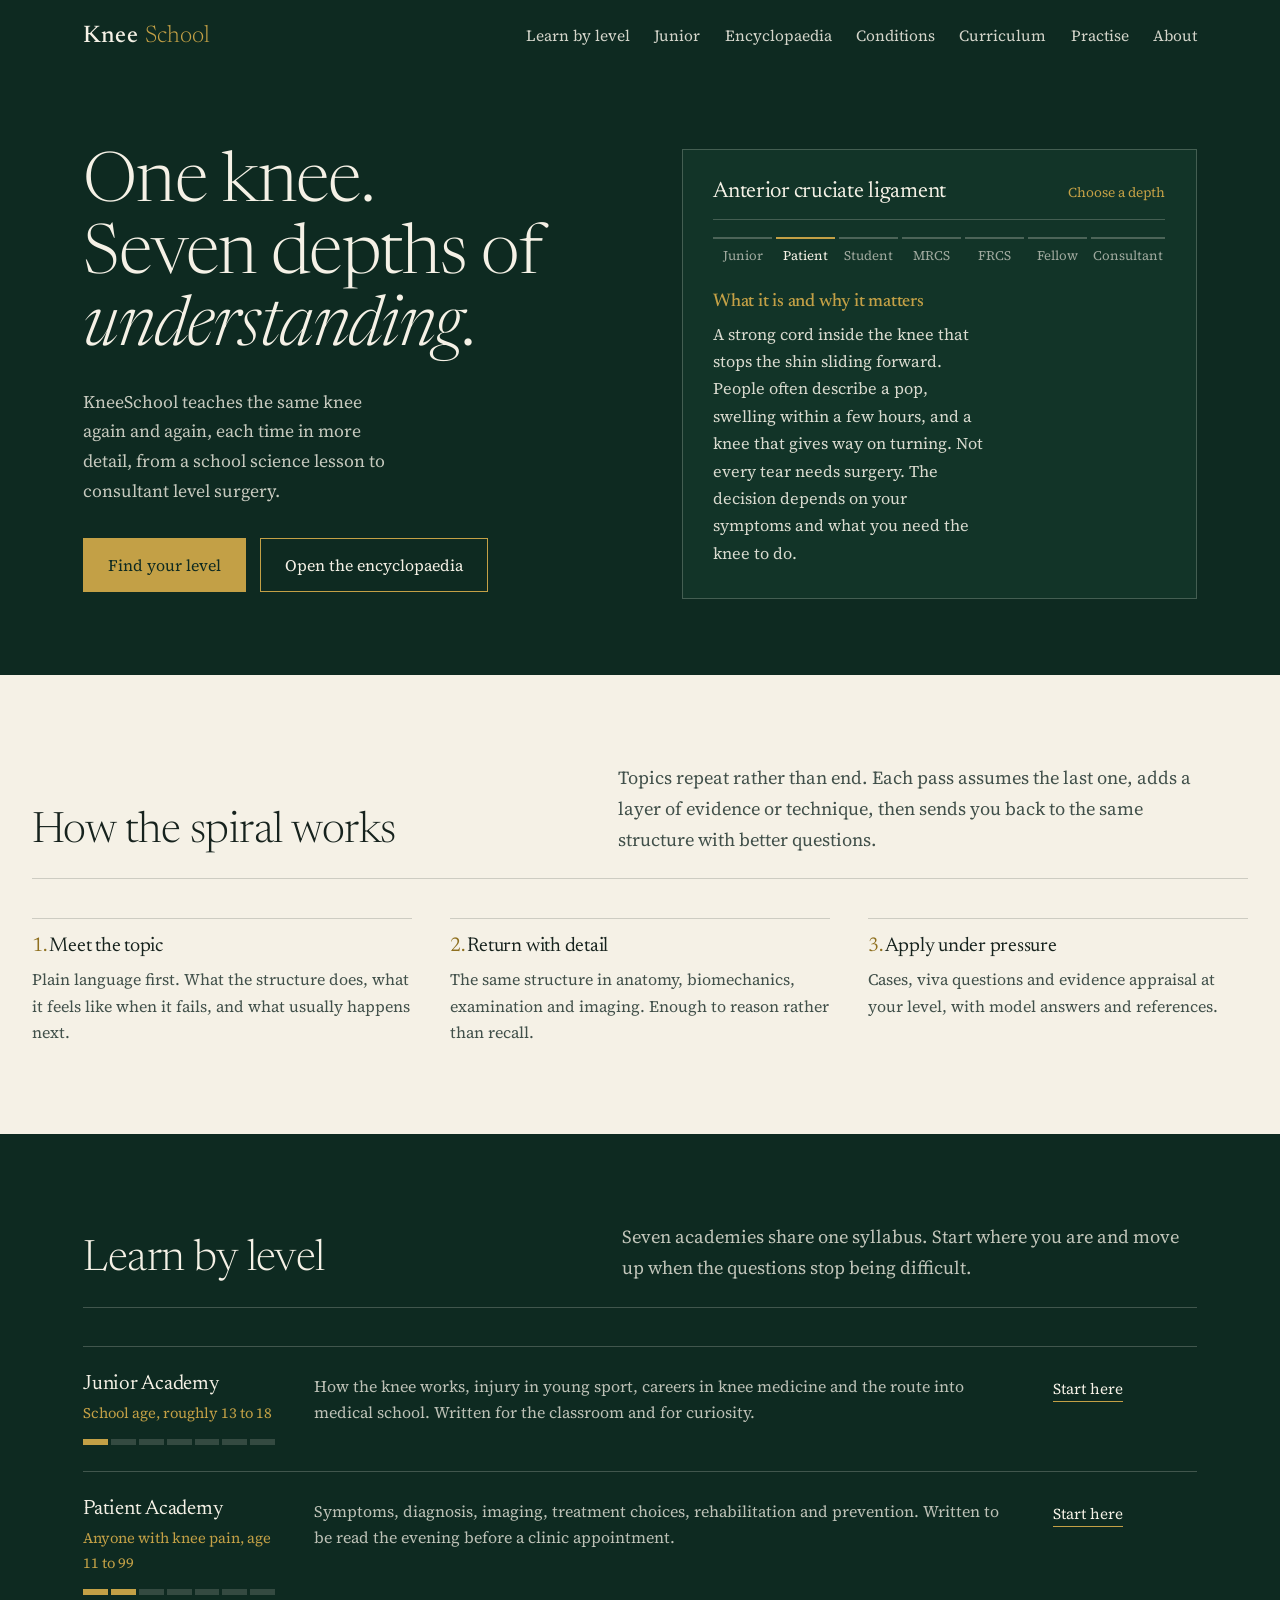
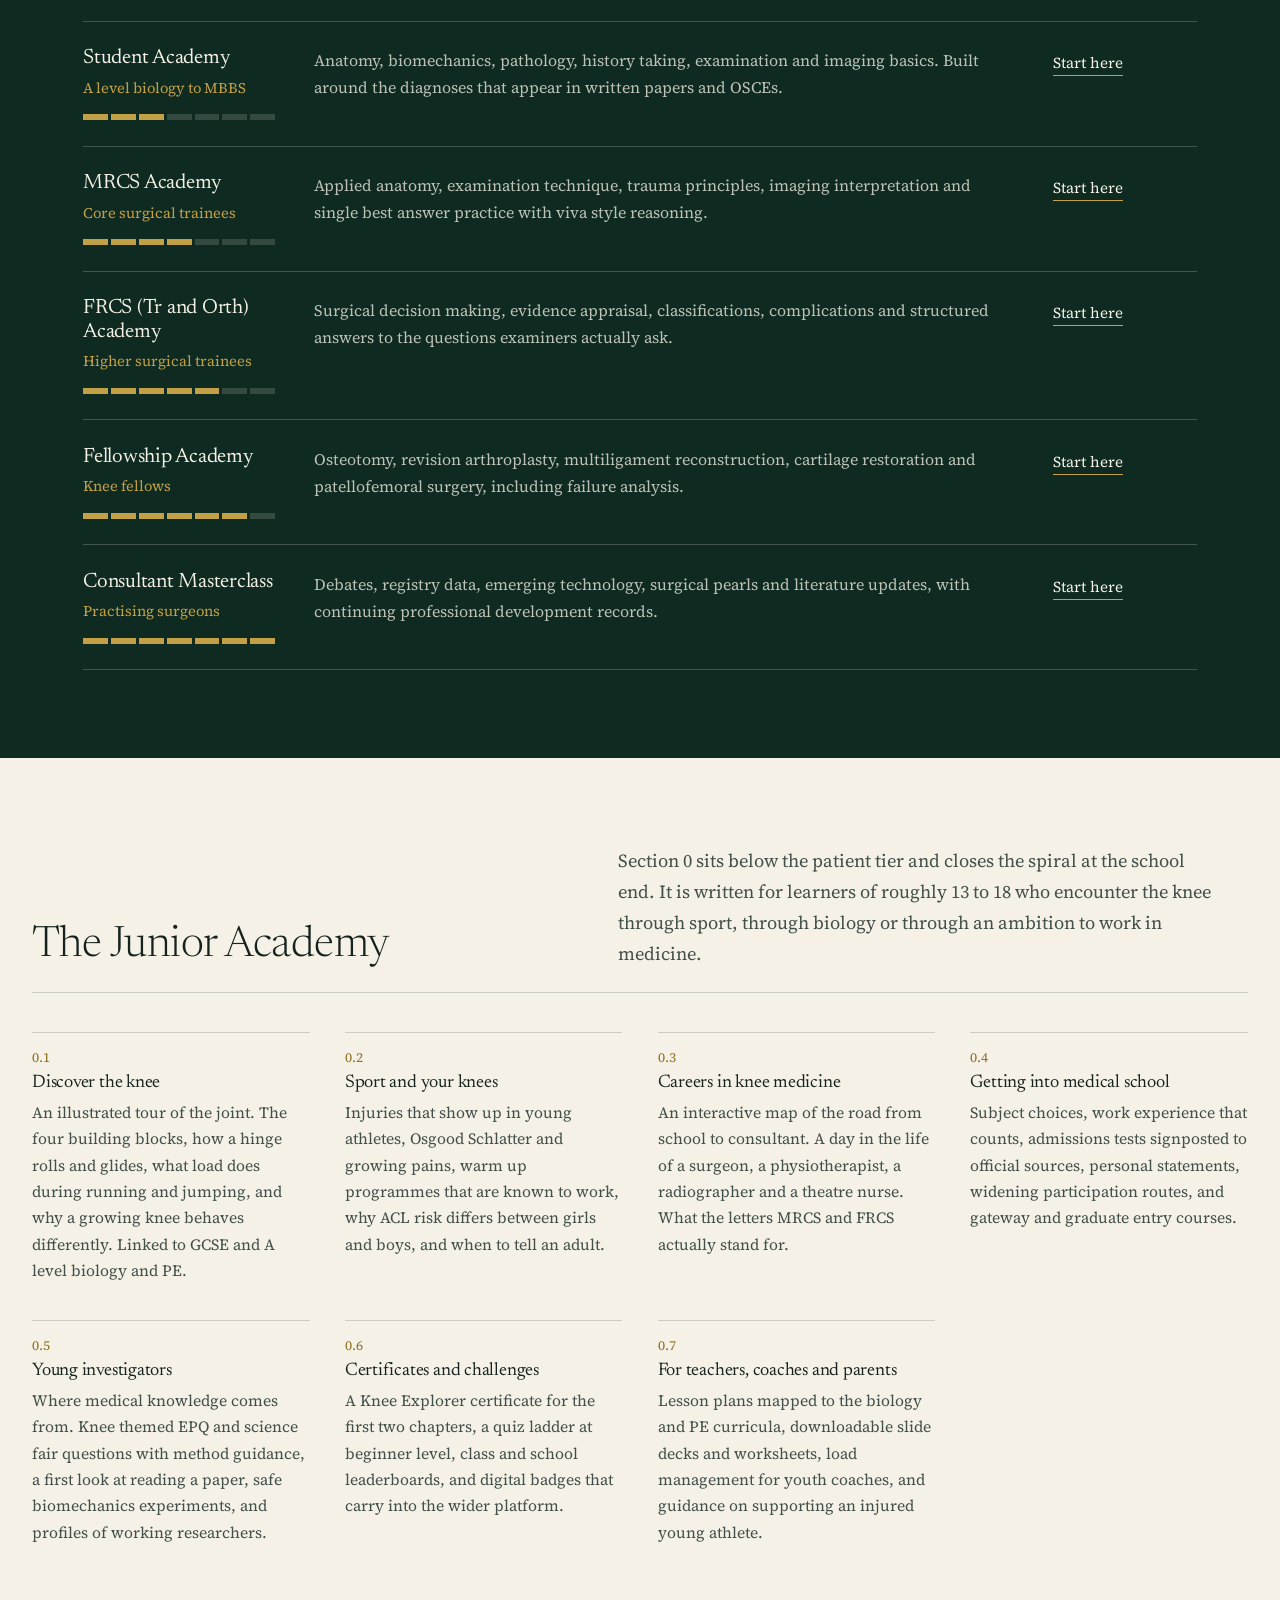
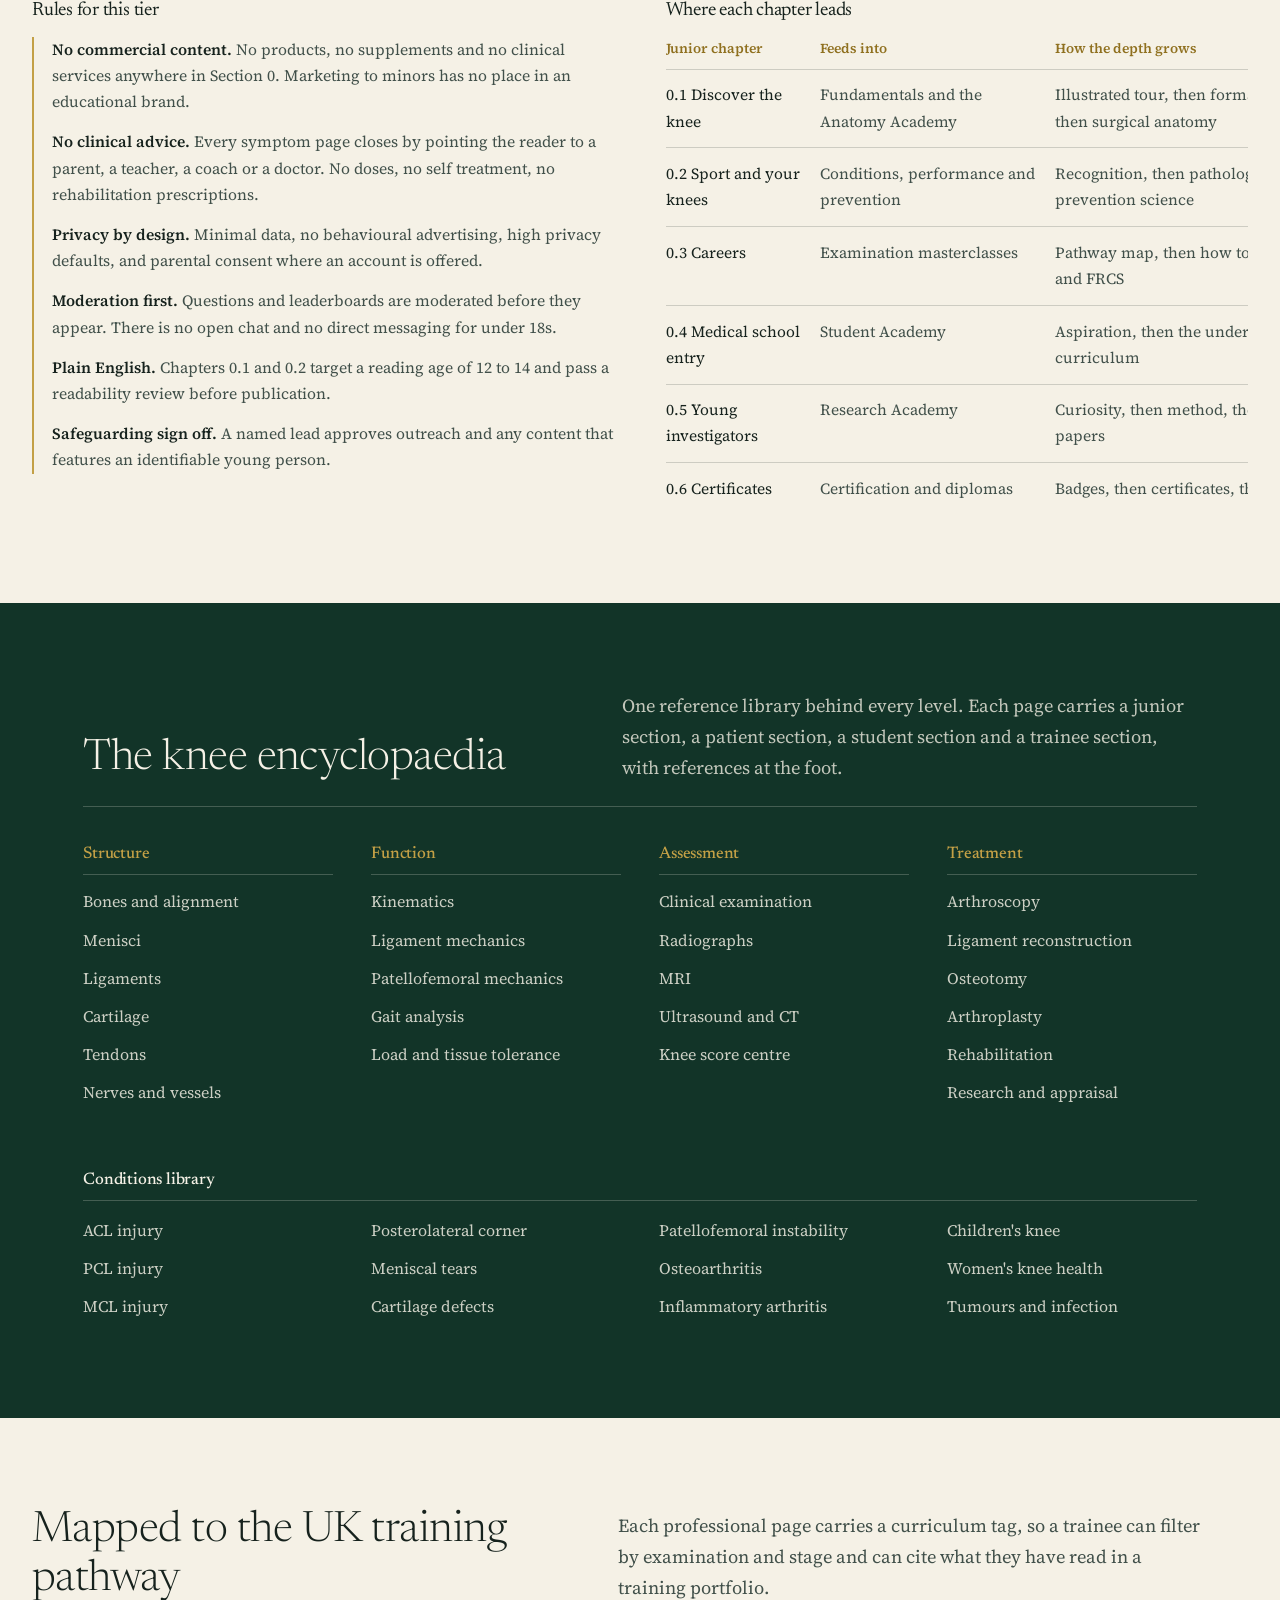
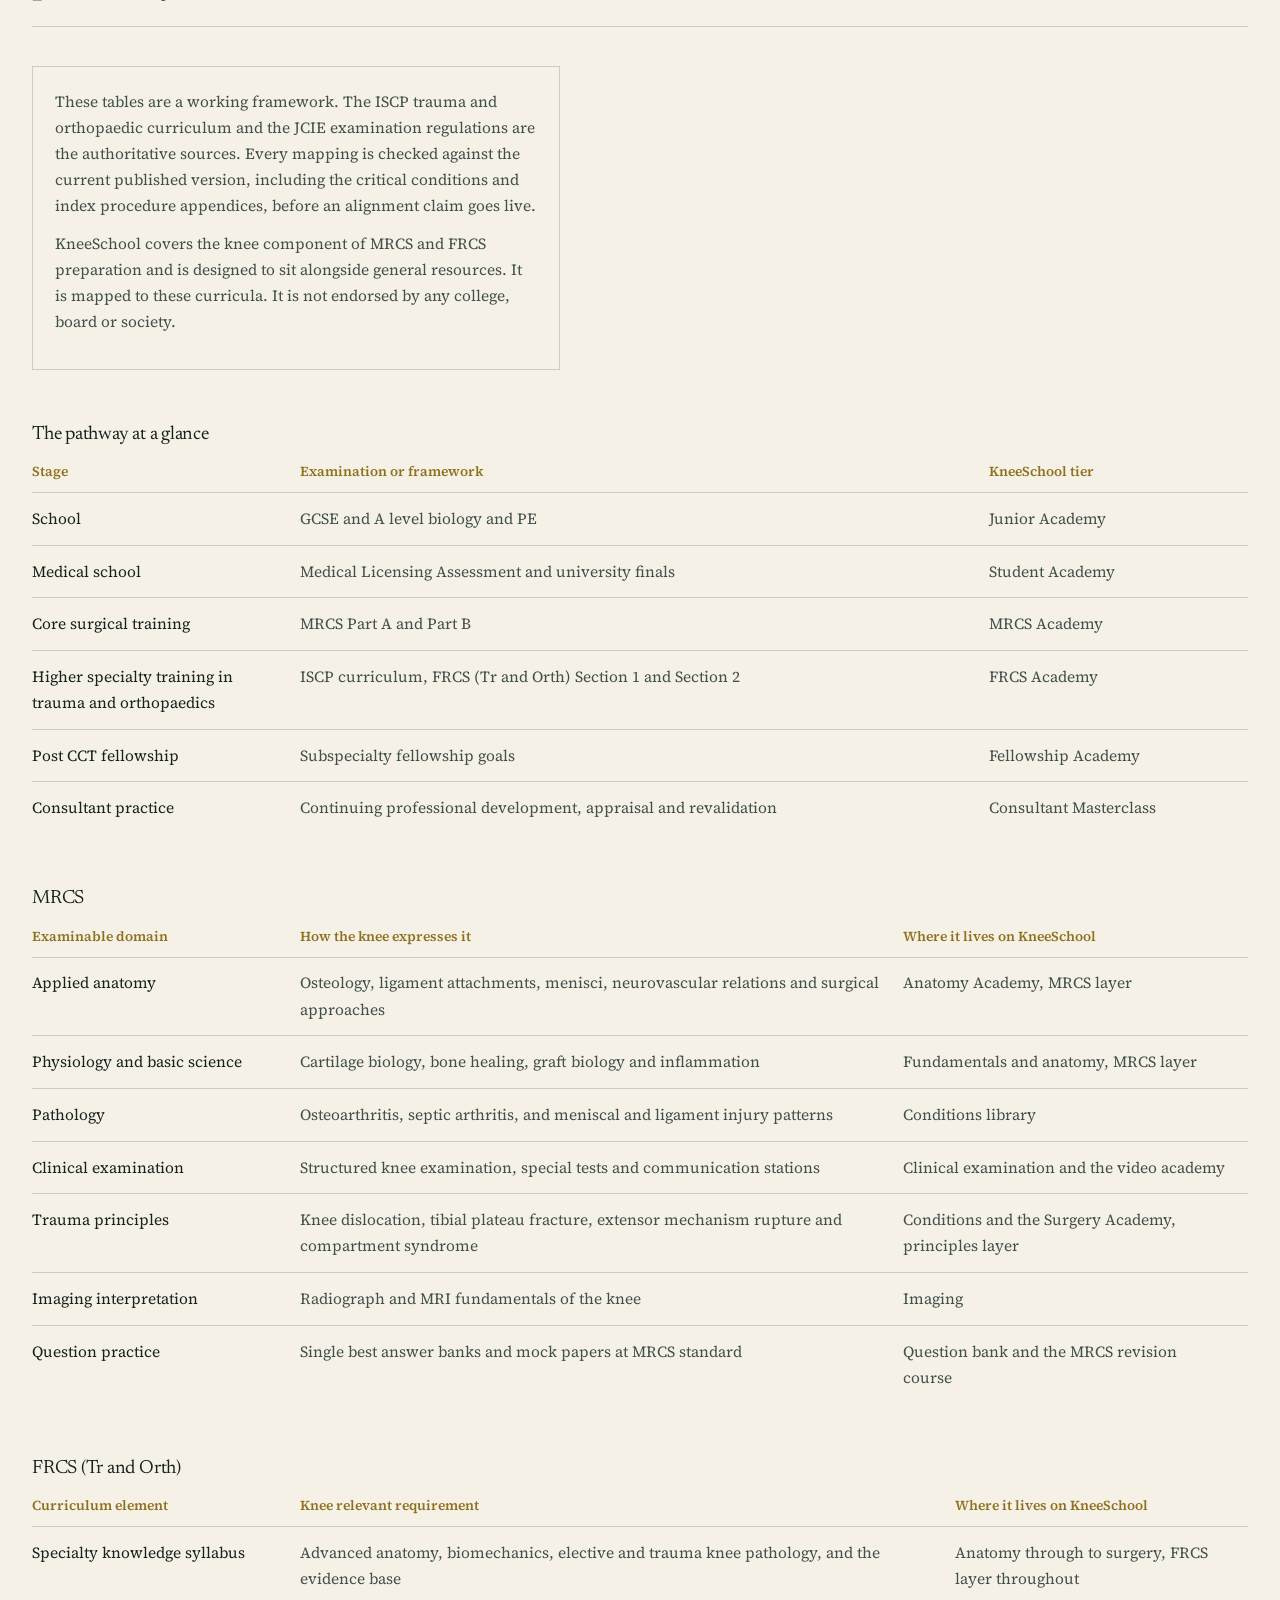
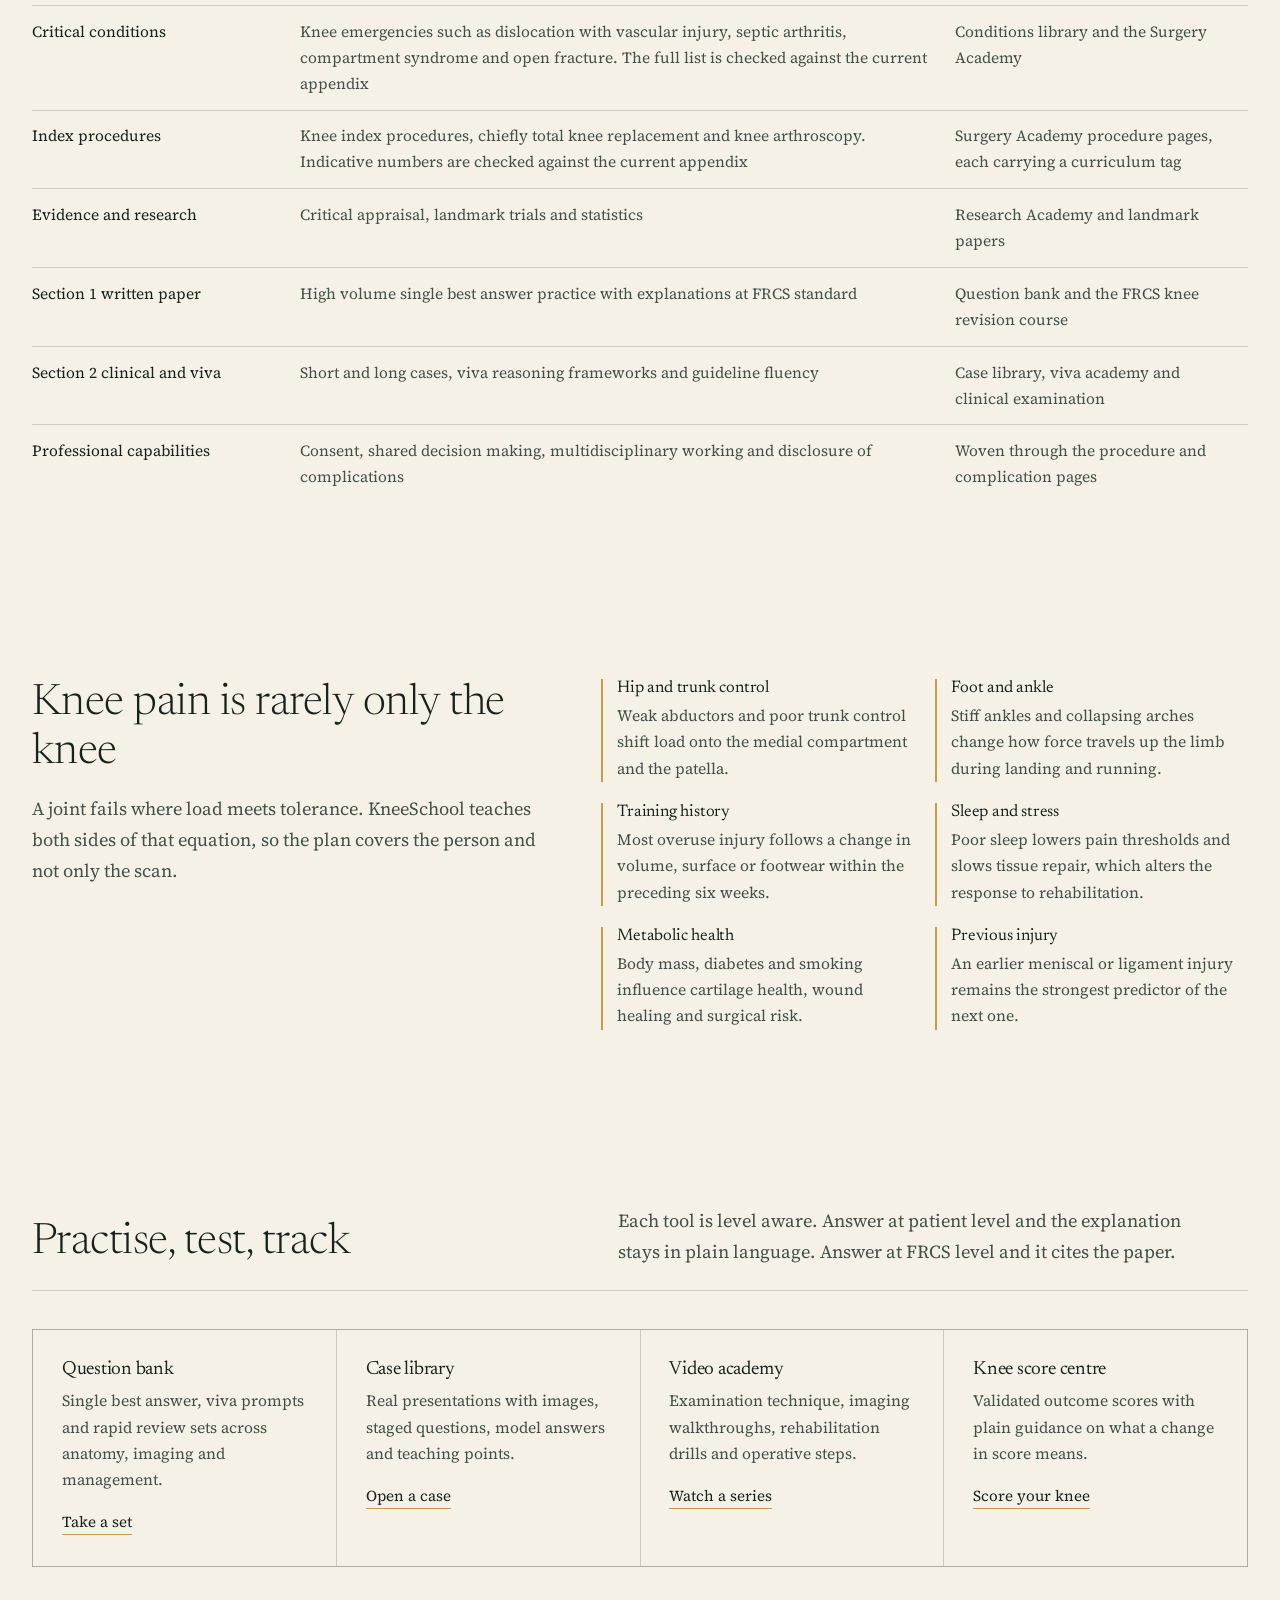
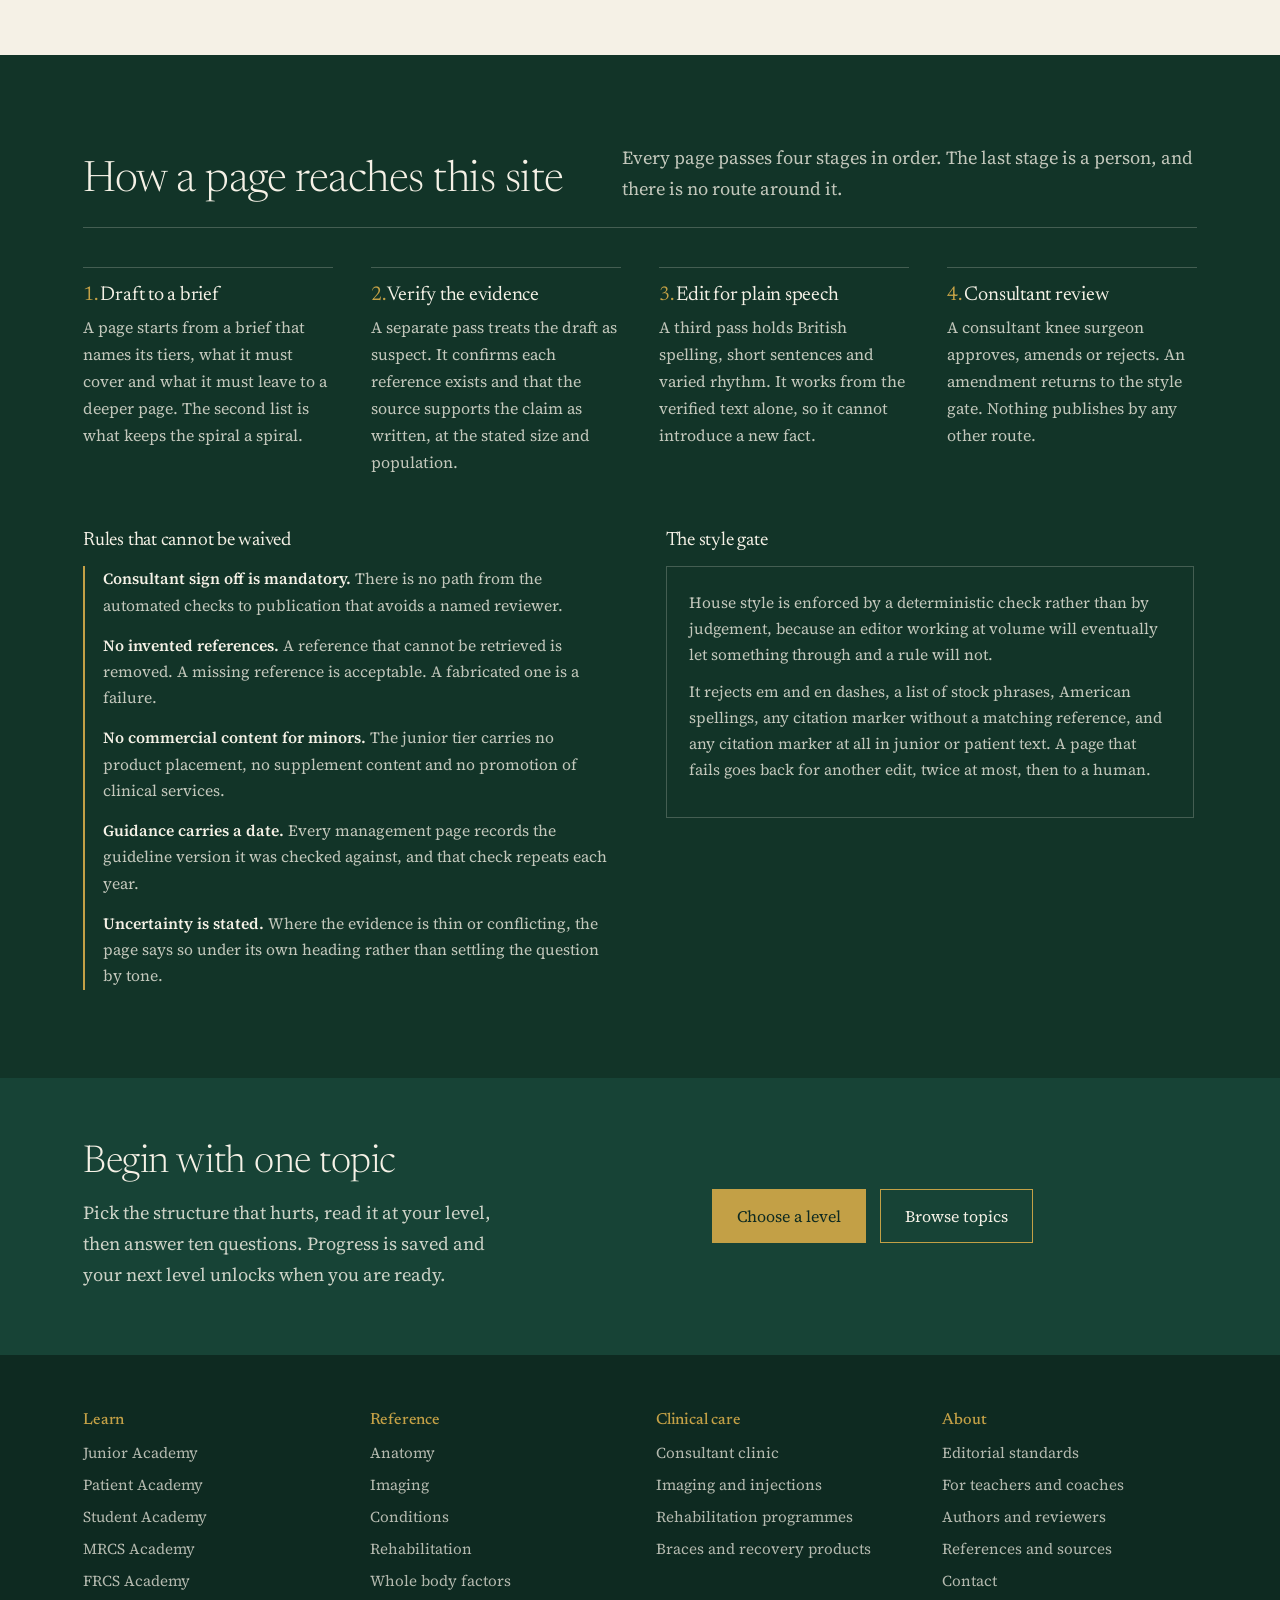
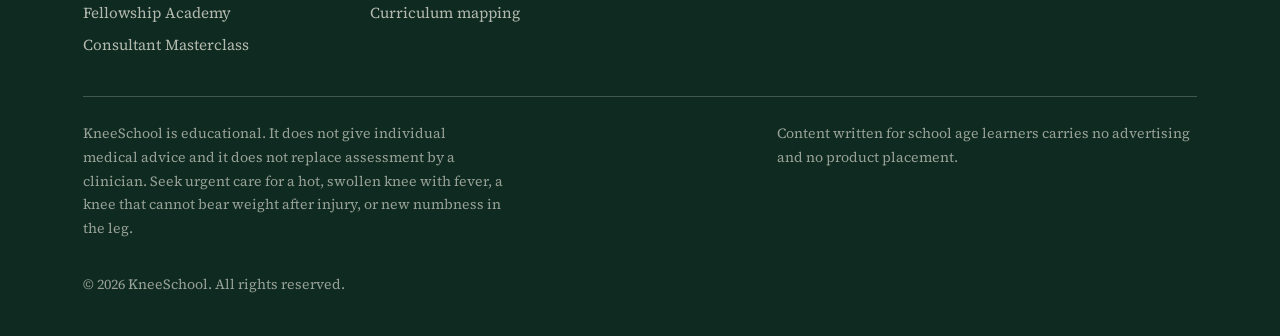
==== index.html @ 7cb19bcc "Add Junior Academy tier, curriculum mapping and the content pipeline Site - Insert Section 0 Junior " ====
<!DOCTYPE html>
<html lang="en-GB">
<head>
<meta charset="utf-8">
<meta name="viewport" content="width=device-width, initial-scale=1, viewport-fit=cover">
<title>KneeSchool | One knee, seven depths of understanding</title>
<meta name="description" content="A spiral knee curriculum. The same anatomy, imaging and surgery explained again at greater depth, from school age to consultant level.">
<meta name="theme-color" content="#0E2A21">
<link rel="preconnect" href="https://fonts.googleapis.com">
<link rel="preconnect" href="https://fonts.gstatic.com" crossorigin>
<link href="https://fonts.googleapis.com/css2?family=Newsreader:ital,opsz,wght@0,6..72,300;0,6..72,400;0,6..72,500;1,6..72,300&family=Source+Serif+4:opsz,wght@8..60,300;8..60,400;8..60,600&display=swap" rel="stylesheet">
<style>
/* ---------- tokens ---------- */
:root{
  --green-900:#0E2A21;
  --green-800:#123428;
  --green-700:#174336;
  --green-500:#2E6B56;
  --ivory:#F5F1E6;
  --ivory-2:#EAE3D2;
  --ink:#16221D;
  --ink-soft:#41504A;
  --gold:#C3A046;
  --gold-dark:#8F701F;
  --rule:rgba(22,34,29,.18);
  --rule-dark:rgba(245,241,230,.22);
  --display:"Newsreader","Iowan Old Style","Palatino Linotype",Palatino,Georgia,"Times New Roman",serif;
  --body:"Source Serif 4","Iowan Old Style",Georgia,"Times New Roman",serif;
  --measure:66ch;
  --pad:clamp(1.15rem,4vw,3.25rem);
}

*,*::before,*::after{box-sizing:border-box}
html{-webkit-text-size-adjust:100%;text-size-adjust:100%;scroll-behavior:smooth}
@media (prefers-reduced-motion:reduce){html{scroll-behavior:auto}*{transition:none!important;animation:none!important}}
body{
  margin:0;
  background:var(--ivory);
  color:var(--ink);
  font-family:var(--body);
  font-size:clamp(1.02rem,.96rem + .35vw,1.15rem);
  line-height:1.68;
  font-weight:400;
  -webkit-font-smoothing:antialiased;
  text-rendering:optimizeLegibility;
}
img{max-width:100%;display:block}
a{color:inherit}
h1,h2,h3,h4{font-family:var(--display);font-weight:400;line-height:1.14;letter-spacing:-.012em;margin:0}
p{margin:0 0 1rem}
p:last-child{margin-bottom:0}
:focus-visible{outline:2px solid var(--gold);outline-offset:3px;border-radius:2px}

section[id],footer[id],div[id]{scroll-margin-top:1.5rem}
h1,h2,h3,p,li,a{overflow-wrap:break-word}
.wrap{max-width:76rem;margin:0 auto;padding-left:var(--pad);padding-right:var(--pad)}
.band{padding:clamp(3rem,7vw,5.5rem) 0}
.dark{background:var(--green-900);color:var(--ivory)}
.dark h2,.dark h3{color:var(--ivory)}
.lede{max-width:var(--measure);color:var(--ink-soft)}
.dark .lede{color:rgba(245,241,230,.78)}

/* ---------- header ---------- */
.site-head{background:var(--green-900);color:var(--ivory);position:relative;z-index:20}
.head-in{display:flex;align-items:center;gap:1.5rem;min-height:4.5rem;flex-wrap:wrap}
.brand{font-family:var(--display);font-size:1.5rem;letter-spacing:.005em;text-decoration:none;margin-right:auto;display:flex;align-items:baseline;gap:.45rem}
.brand b{font-weight:500}
.brand span{color:var(--gold);font-weight:300}
.nav ul{display:flex;gap:clamp(.9rem,1.9vw,1.7rem);list-style:none;margin:0;padding:0}
.nav a{text-decoration:none;font-size:.97rem;color:rgba(245,241,230,.86);padding:.4rem 0;border-bottom:1px solid transparent}
.nav a:hover{color:var(--ivory);border-bottom-color:var(--gold)}
.nav-toggle{position:absolute;opacity:0;width:1px;height:1px}
.burger{display:none;font-family:var(--body);font-size:.95rem;color:var(--ivory);border:1px solid var(--rule-dark);padding:.4rem .8rem;cursor:pointer;background:none}
@media (max-width:860px){
  .burger{display:inline-block;margin-left:auto}
  .brand{margin-right:0}
  .nav{flex-basis:100%;display:none;padding-bottom:1rem}
  .nav ul{flex-direction:column;gap:0}
  .nav li{border-top:1px solid var(--rule-dark)}
  .nav a{display:block;padding:.75rem 0;font-size:1.05rem}
  .nav-toggle:checked ~ .nav{display:block}
  .nav-toggle:focus-visible ~ .burger{outline:2px solid var(--gold);outline-offset:3px}
}

/* ---------- hero ---------- */
.hero{background:var(--green-900);color:var(--ivory);padding:clamp(2.75rem,6vw,5rem) 0 clamp(3rem,6vw,5.5rem)}
.hero-grid{display:grid;grid-template-columns:minmax(0,1.05fr) minmax(0,1fr);gap:clamp(2rem,4.5vw,4rem);align-items:start}
@media (max-width:900px){.hero-grid{grid-template-columns:1fr}}
.hero h1{font-size:clamp(2.5rem,6.2vw,4.3rem);font-weight:300;line-height:1.05}
.hero h1 em{font-style:italic;font-weight:300}
.hero p{max-width:34ch;color:rgba(245,241,230,.8);margin-top:1.4rem;font-size:1.1rem}
.actions{display:flex;flex-wrap:wrap;gap:.85rem;margin-top:2rem}
.btn{display:inline-block;text-decoration:none;font-family:var(--body);font-size:1rem;padding:.78rem 1.5rem;border:1px solid var(--gold);color:var(--green-900);background:var(--gold)}
.btn:hover{background:#D2B360;border-color:#D2B360}
.btn.ghost{background:transparent;color:var(--ivory)}
.btn.ghost:hover{background:rgba(195,160,70,.14)}

/* ---------- depth dial ---------- */
.dial{border:1px solid var(--rule-dark);padding:clamp(1.2rem,2.6vw,1.9rem);background:var(--green-800);position:relative}
.dial-head{display:flex;justify-content:space-between;align-items:baseline;gap:1rem;border-bottom:1px solid var(--rule-dark);padding-bottom:.8rem;margin-bottom:1.1rem}
.dial-head h2{font-size:1.4rem}
.dial-head small{font-size:.85rem;color:var(--gold);font-family:var(--body)}
.dial input{position:absolute;opacity:0;width:1px;height:1px;pointer-events:none}
.dial-tabs{display:grid;grid-template-columns:repeat(7,1fr);gap:.25rem;margin-bottom:1.2rem}
.dial-tabs label{
  display:block;text-align:center;cursor:pointer;font-size:clamp(.72rem,1.05vw,.82rem);line-height:1.2;
  padding:.55rem .15rem;border-top:2px solid rgba(245,241,230,.25);color:rgba(245,241,230,.62);
}
.dial-tabs label:hover{color:var(--ivory)}
.dial-panel{display:none}
.dial-panel h3{font-size:1.15rem;color:var(--gold);margin-bottom:.5rem;font-weight:500}
.dial-panel p{color:rgba(245,241,230,.88);font-size:1.02rem;margin:0}
#d0:checked ~ .dial-tabs label[for=d0],
#d1:checked ~ .dial-tabs label[for=d1],
#d2:checked ~ .dial-tabs label[for=d2],
#d3:checked ~ .dial-tabs label[for=d3],
#d4:checked ~ .dial-tabs label[for=d4],
#d5:checked ~ .dial-tabs label[for=d5],
#d6:checked ~ .dial-tabs label[for=d6]{color:var(--ivory);border-top-color:var(--gold)}
#d0:checked ~ .dial-body .p0,
#d1:checked ~ .dial-body .p1,
#d2:checked ~ .dial-body .p2,
#d3:checked ~ .dial-body .p3,
#d4:checked ~ .dial-body .p4,
#d5:checked ~ .dial-body .p5,
#d6:checked ~ .dial-body .p6{display:block}
#d0:focus-visible ~ .dial-tabs label[for=d0],
#d1:focus-visible ~ .dial-tabs label[for=d1],
#d2:focus-visible ~ .dial-tabs label[for=d2],
#d3:focus-visible ~ .dial-tabs label[for=d3],
#d4:focus-visible ~ .dial-tabs label[for=d4],
#d5:focus-visible ~ .dial-tabs label[for=d5],
#d6:focus-visible ~ .dial-tabs label[for=d6]{outline:2px solid var(--gold);outline-offset:2px}
.dial-body{min-height:12.5rem}
@media (max-width:560px){
  .dial-tabs{grid-template-columns:repeat(4,1fr);gap:.35rem}
  .dial-body{min-height:15.5rem}
}

/* ---------- section heading ---------- */
.sec-head{display:grid;grid-template-columns:minmax(0,1fr) minmax(0,1.15fr);gap:clamp(1rem,3vw,3rem);align-items:end;border-bottom:1px solid var(--rule);padding-bottom:1.4rem;margin-bottom:2.4rem}
.dark .sec-head{border-bottom-color:var(--rule-dark)}
.sec-head h2{font-size:clamp(1.85rem,3.6vw,2.7rem);font-weight:300}
@media (max-width:760px){.sec-head{grid-template-columns:1fr;align-items:start;gap:1rem}}

/* ---------- spiral steps ---------- */
.steps{display:grid;grid-template-columns:repeat(3,1fr);gap:clamp(1.4rem,3vw,2.6rem);counter-reset:s}
@media (max-width:760px){.steps{grid-template-columns:1fr}}
.step{border-top:1px solid var(--rule);padding-top:1rem}
.step h3{font-size:1.25rem;margin-bottom:.5rem}
.step h3::before{counter-increment:s;content:counter(s) ". ";color:var(--gold-dark)}
.step p{color:var(--ink-soft);font-size:1rem}

/* ---------- levels ladder ---------- */
.level{display:grid;grid-template-columns:12rem minmax(0,1fr) 9rem;gap:clamp(1rem,3vw,2.5rem);align-items:start;padding:1.6rem 0;border-top:1px solid var(--rule)}
.level:last-child{border-bottom:1px solid var(--rule)}
.level h3{font-size:1.3rem}
.level .who{color:var(--gold-dark);font-size:.92rem;margin-top:.3rem}
.level p{color:var(--ink-soft);font-size:1rem;margin:0}
.level a{font-size:.95rem;text-decoration:none;border-bottom:1px solid var(--gold);padding-bottom:2px;white-space:nowrap}
.level a:hover{color:var(--gold-dark)}
.depth{display:flex;gap:3px;margin-top:.85rem}
.depth i{display:block;height:6px;flex:1;background:var(--ivory-2)}
.depth i.on{background:var(--green-500)}
@media (max-width:820px){
  .level{grid-template-columns:1fr;gap:.7rem}
  .level .go{margin-top:.4rem}
}

.dark .level{border-top-color:var(--rule-dark)}
.dark .level:last-child{border-bottom-color:var(--rule-dark)}
.dark .level p{color:rgba(245,241,230,.76)}
.dark .level .who{color:var(--gold)}
.dark .level a{color:var(--ivory)}
.dark .level a:hover{color:var(--gold)}
.dark .depth i{background:rgba(245,241,230,.16)}
.dark .depth i.on{background:var(--gold)}

/* ---------- encyclopaedia columns ---------- */
#encyclopaedia{background:var(--green-800)}
.col-list{columns:4 12rem;column-gap:clamp(1.4rem,3vw,2.5rem);list-style:none;margin:0;padding:0}
.col-list li{margin:0 0 .45rem;break-inside:avoid}
.col-list a{text-decoration:none;color:rgba(245,241,230,.82);font-size:1rem}
.col-list a:hover{color:var(--ivory);text-decoration:underline;text-underline-offset:3px}
.sub-head{font-size:1.05rem;color:var(--gold);font-weight:500;padding-bottom:.6rem;border-bottom:1px solid var(--rule-dark);margin:0 0 .9rem}
.cols{display:grid;grid-template-columns:repeat(auto-fit,minmax(13.5rem,1fr));gap:clamp(1.4rem,3vw,2.5rem)}
.col h3{font-size:1.05rem;color:var(--gold);padding-bottom:.6rem;border-bottom:1px solid var(--rule-dark);margin-bottom:.7rem;font-weight:500}
.col ul{list-style:none;margin:0;padding:0}
.col li{margin:0 0 .45rem}
.col a{text-decoration:none;color:rgba(245,241,230,.82);font-size:1rem}
.col a:hover{color:var(--ivory);text-decoration:underline;text-underline-offset:3px}

/* ---------- holistic ---------- */
.holistic{display:grid;grid-template-columns:minmax(0,1fr) minmax(0,1.25fr);gap:clamp(1.6rem,4vw,3.5rem);align-items:start}
@media (max-width:820px){.holistic{grid-template-columns:1fr}}
.factors{list-style:none;margin:0;padding:0;display:grid;grid-template-columns:repeat(2,1fr);gap:1.3rem}
@media (max-width:620px){.factors{grid-template-columns:1fr}}
.factors h3{font-size:1.05rem;margin-bottom:.3rem}
.factors p{font-size:.98rem;color:var(--ink-soft);margin:0}
.factors li{border-left:2px solid var(--gold);padding-left:.9rem}

/* ---------- tools ---------- */
.tools{display:grid;grid-template-columns:repeat(auto-fit,minmax(15rem,1fr));gap:1px;background:var(--rule);border:1px solid var(--rule)}
.tool{background:var(--ivory);padding:clamp(1.2rem,2.6vw,1.8rem)}
.tool h3{font-size:1.2rem;margin-bottom:.45rem}
.tool p{font-size:.98rem;color:var(--ink-soft);margin-bottom:.8rem}
.tool a{font-size:.95rem;text-decoration:none;border-bottom:1px solid var(--gold);padding-bottom:2px}

/* ---------- chapter grid ---------- */
.chapters{display:grid;grid-template-columns:repeat(auto-fit,minmax(15.5rem,1fr));gap:clamp(1.3rem,3vw,2.2rem)}
.chapter{border-top:1px solid var(--rule);padding-top:.9rem}
.chapter .num{display:block;font-size:.84rem;color:var(--gold-dark);margin-bottom:.2rem}
.chapter h3{font-size:1.14rem;margin-bottom:.4rem}
.chapter p{font-size:.98rem;color:var(--ink-soft);margin:0}
.dark .chapter{border-top-color:var(--rule-dark)}
.dark .chapter .num{color:var(--gold)}
.dark .chapter p{color:rgba(245,241,230,.78)}

/* ---------- rules panel ---------- */
.rules{border-left:2px solid var(--gold);padding-left:1.1rem;max-width:var(--measure)}
.rules ul{list-style:none;margin:0;padding:0}
.rules li{margin:0 0 .85rem;font-size:.98rem;color:var(--ink-soft)}
.rules li:last-child{margin-bottom:0}
.rules b{font-family:var(--body);font-weight:600;color:var(--ink)}
.dark .rules li{color:rgba(245,241,230,.78)}
.dark .rules b{color:var(--ivory)}

/* ---------- note panel ---------- */
.note{border:1px solid var(--rule);padding:clamp(1rem,2.4vw,1.4rem);max-width:var(--measure);font-size:.97rem;color:var(--ink-soft)}
.note p{margin-bottom:.7rem}
.dark .note{border-color:var(--rule-dark);color:rgba(245,241,230,.78)}

/* ---------- mapping tables ---------- */
.table-scroll{overflow-x:auto}
.map-title{font-size:1.2rem;font-weight:400;margin:0 0 .9rem}
.map{width:100%;border-collapse:collapse;font-size:.97rem;min-width:44rem}
.map th{text-align:left;font-family:var(--body);font-weight:600;font-size:.86rem;color:var(--gold-dark);
  border-bottom:1px solid var(--rule);padding:0 1.2rem .55rem 0;vertical-align:bottom}
.map td{padding:.8rem 1.2rem .8rem 0;border-bottom:1px solid var(--rule);color:var(--ink-soft);vertical-align:top}
.map td:first-child{color:var(--ink);width:22%}
.map tr:last-child td{border-bottom:0}
.dark .map th{color:var(--gold);border-bottom-color:var(--rule-dark)}
.dark .map td{color:rgba(245,241,230,.76);border-bottom-color:var(--rule-dark)}
.dark .map td:first-child{color:var(--ivory)}
.vh{position:absolute;width:1px;height:1px;padding:0;margin:-1px;overflow:hidden;clip-path:inset(50%);white-space:nowrap;border:0}
@media (max-width:760px){
  .map{min-width:0}
  .map thead{position:absolute;width:1px;height:1px;overflow:hidden;clip-path:inset(50%);white-space:nowrap}
  .map tr{display:block;border-bottom:1px solid var(--rule);padding:1.1rem 0}
  .map tr:last-child{border-bottom:0}
  .map td{display:block;width:auto;border:0;padding:0 0 .6rem}
  .map td:first-child{width:auto}
  .map td:last-child{padding-bottom:0}
  .map td::before{content:attr(data-label);display:block;font-size:.8rem;color:var(--gold-dark)}
  .dark .map tr{border-bottom-color:var(--rule-dark)}
  .dark .map td::before{color:var(--gold)}
}

/* ---------- four step pipeline ---------- */
.steps.four{grid-template-columns:repeat(4,1fr)}
@media (max-width:900px){.steps.four{grid-template-columns:repeat(2,1fr)}}
@media (max-width:620px){.steps.four{grid-template-columns:1fr}}
.dark .step{border-top-color:var(--rule-dark)}
.dark .step p{color:rgba(245,241,230,.78)}
.dark .step h3::before{color:var(--gold)}
#standards{background:var(--green-800)}
.split{display:grid;grid-template-columns:minmax(0,1fr) minmax(0,1fr);gap:clamp(1.6rem,4vw,3.5rem);align-items:start}
@media (max-width:820px){.split{grid-template-columns:1fr}}
.stack{margin-top:clamp(2.4rem,5vw,3.4rem)}

/* ---------- CTA ---------- */
.cta{background:var(--green-700);color:var(--ivory);padding:clamp(2.5rem,5vw,4rem) 0}
.cta-in{display:grid;grid-template-columns:minmax(0,1.2fr) minmax(0,1fr);gap:clamp(1.5rem,4vw,3rem);align-items:center}
@media (max-width:760px){.cta-in{grid-template-columns:1fr}}
.cta h2{font-size:clamp(1.7rem,3.4vw,2.4rem);font-weight:300}
.cta p{color:rgba(245,241,230,.82);margin-top:.8rem;max-width:48ch}

/* ---------- footer ---------- */
.site-foot{background:var(--green-900);color:rgba(245,241,230,.72);padding:clamp(2.5rem,5vw,3.5rem) 0 2.5rem;font-size:.95rem}
.foot-grid{display:grid;grid-template-columns:repeat(auto-fit,minmax(12rem,1fr));gap:2rem;padding-bottom:2rem;border-bottom:1px solid var(--rule-dark)}
.foot-grid h3{font-size:1rem;color:var(--gold);margin-bottom:.7rem;font-weight:500}
.foot-grid ul{list-style:none;margin:0;padding:0}
.foot-grid li{margin-bottom:.4rem}
.foot-grid a{text-decoration:none}
.foot-grid a:hover{color:var(--ivory);text-decoration:underline;text-underline-offset:3px}
.legal{padding-top:1.6rem;display:flex;flex-wrap:wrap;gap:1rem 2rem;justify-content:space-between;font-size:.88rem;color:rgba(245,241,230,.6)}
.legal p{max-width:60ch}
</style>
</head>
<body>

<header class="site-head">
  <div class="wrap head-in">
    <a class="brand" href="#top"><b>Knee</b><span>School</span></a>
    <input class="nav-toggle" type="checkbox" id="navtoggle" aria-label="Show navigation">
    <label class="burger" for="navtoggle">Menu</label>
    <nav class="nav" aria-label="Main">
      <ul>
        <li><a href="#levels">Learn by level</a></li>
        <li><a href="#junior">Junior</a></li>
        <li><a href="#encyclopaedia">Encyclopaedia</a></li>
        <li><a href="#conditions">Conditions</a></li>
        <li><a href="#curriculum">Curriculum</a></li>
        <li><a href="#tools">Practise</a></li>
        <li><a href="#about">About</a></li>
      </ul>
    </nav>
  </div>
</header>

<main id="top">

  <section class="hero">
    <div class="wrap hero-grid">
      <div>
        <h1>One knee.<br>Seven depths of <em>understanding</em>.</h1>
        <p>KneeSchool teaches the same knee again and again, each time in more detail, from a school science lesson to consultant level surgery.</p>
        <div class="actions">
          <a class="btn" href="#levels">Find your level</a>
          <a class="btn ghost" href="#encyclopaedia">Open the encyclopaedia</a>
        </div>
      </div>

      <div class="dial">
        <div class="dial-head">
          <h2>Anterior cruciate ligament</h2>
          <small>Choose a depth</small>
        </div>
        <input type="radio" name="depth" id="d0">
        <input type="radio" name="depth" id="d1" checked>
        <input type="radio" name="depth" id="d2">
        <input type="radio" name="depth" id="d3">
        <input type="radio" name="depth" id="d4">
        <input type="radio" name="depth" id="d5">
        <input type="radio" name="depth" id="d6">
        <div class="dial-tabs">
          <label for="d0">Junior</label>
          <label for="d1">Patient</label>
          <label for="d2">Student</label>
          <label for="d3">MRCS</label>
          <label for="d4">FRCS</label>
          <label for="d5">Fellow</label>
          <label for="d6">Consultant</label>
        </div>
        <div class="dial-body">
          <div class="dial-panel p0">
            <h3>The knee's strongest brake</h3>
            <p>The ACL is a short, tough band deep inside the knee. It stops the shin bone sliding forward when you turn, land or stop quickly. An athlete who tears it often hears a pop, and the knee swells the same day. Warm up programmes that train landing and turning lower the risk. If a knee gives way, swells or hurts to stand on, tell a parent, a teacher or a coach, and have it looked at by a health professional.</p>
          </div>
          <div class="dial-panel p1">
            <h3>What it is and why it matters</h3>
            <p>A strong cord inside the knee that stops the shin sliding forward. People often describe a pop, swelling within a few hours, and a knee that gives way on turning. Not every tear needs surgery. The decision depends on your symptoms and what you need the knee to do.</p>
          </div>
          <div class="dial-panel p2">
            <h3>Structure and function</h3>
            <p>An intracapsular, extrasynovial ligament running from the medial wall of the lateral femoral condyle to the anterior intercondylar area of the tibia. Two functional bundles, anteromedial and posterolateral. It is the primary restraint to anterior tibial translation and a secondary restraint to rotation.</p>
          </div>
          <div class="dial-panel p3">
            <h3>Examination and imaging</h3>
            <p>Lachman is the most sensitive clinical test. The pivot shift demonstrates rotatory instability and correlates with function. A Segond fracture on plain radiograph implies a rupture until proven otherwise. MRI confirms the tear and grades meniscal, ramp and chondral injury.</p>
          </div>
          <div class="dial-panel p4">
            <h3>Decision and evidence</h3>
            <p>Reconstruct on instability and demand rather than on the scan alone. Graft choice trades re-rupture risk against donor site morbidity and is age dependent. Missed posterolateral corner injury, ramp lesion or excessive tibial slope are recognised causes of early graft failure.</p>
          </div>
          <div class="dial-panel p5">
            <h3>Revision and complex cases</h3>
            <p>Revision starts with tunnel position and tunnel width on CT. Stage with bone graft when tunnels are confluent or wide. Address meniscal deficiency, coronal malalignment and slope. Add lateral extra-articular tenodesis in high grade pivot, young pivoting athletes and revision.</p>
          </div>
          <div class="dial-panel p6">
            <h3>Open questions</h3>
            <p>Repair versus reconstruction in proximal avulsion. The slope threshold that justifies anterior closing wedge osteotomy. Whether criterion based return to sport testing changes re-rupture rates in adolescents. How registry data should shape graft choice in routine practice.</p>
          </div>
        </div>
      </div>
    </div>
  </section>

  <section class="band wrap" id="spiral">
    <div class="sec-head">
      <h2>How the spiral works</h2>
      <p class="lede">Topics repeat rather than end. Each pass assumes the last one, adds a layer of evidence or technique, then sends you back to the same structure with better questions.</p>
    </div>
    <div class="steps">
      <div class="step">
        <h3>Meet the topic</h3>
        <p>Plain language first. What the structure does, what it feels like when it fails, and what usually happens next.</p>
      </div>
      <div class="step">
        <h3>Return with detail</h3>
        <p>The same structure in anatomy, biomechanics, examination and imaging. Enough to reason rather than recall.</p>
      </div>
      <div class="step">
        <h3>Apply under pressure</h3>
        <p>Cases, viva questions and evidence appraisal at your level, with model answers and references.</p>
      </div>
    </div>
  </section>

  <section class="band dark" id="levels">
    <div class="wrap">
      <div class="sec-head">
        <h2>Learn by level</h2>
        <p class="lede">Seven academies share one syllabus. Start where you are and move up when the questions stop being difficult.</p>
      </div>
      <div class="level">
        <div>
          <h3>Junior Academy</h3>
          <p class="who">School age, roughly 13 to 18</p>
          <span class="depth"><i class="on"></i><i></i><i></i><i></i><i></i><i></i><i></i></span>
        </div>
        <p>How the knee works, injury in young sport, careers in knee medicine and the route into medical school. Written for the classroom and for curiosity.</p>
        <div class="go"><a href="#junior">Start here</a></div>
      </div>
      <div class="level">
        <div>
          <h3>Patient Academy</h3>
          <p class="who">Anyone with knee pain, age 11 to 99</p>
          <span class="depth"><i class="on"></i><i class="on"></i><i></i><i></i><i></i><i></i><i></i></span>
        </div>
        <p>Symptoms, diagnosis, imaging, treatment choices, rehabilitation and prevention. Written to be read the evening before a clinic appointment.</p>
        <div class="go"><a href="#">Start here</a></div>
      </div>
      <div class="level">
        <div>
          <h3>Student Academy</h3>
          <p class="who">A level biology to MBBS</p>
          <span class="depth"><i class="on"></i><i class="on"></i><i class="on"></i><i></i><i></i><i></i><i></i></span>
        </div>
        <p>Anatomy, biomechanics, pathology, history taking, examination and imaging basics. Built around the diagnoses that appear in written papers and OSCEs.</p>
        <div class="go"><a href="#">Start here</a></div>
      </div>
      <div class="level">
        <div>
          <h3>MRCS Academy</h3>
          <p class="who">Core surgical trainees</p>
          <span class="depth"><i class="on"></i><i class="on"></i><i class="on"></i><i class="on"></i><i></i><i></i><i></i></span>
        </div>
        <p>Applied anatomy, examination technique, trauma principles, imaging interpretation and single best answer practice with viva style reasoning.</p>
        <div class="go"><a href="#">Start here</a></div>
      </div>
      <div class="level">
        <div>
          <h3>FRCS (Tr and Orth) Academy</h3>
          <p class="who">Higher surgical trainees</p>
          <span class="depth"><i class="on"></i><i class="on"></i><i class="on"></i><i class="on"></i><i class="on"></i><i></i><i></i></span>
        </div>
        <p>Surgical decision making, evidence appraisal, classifications, complications and structured answers to the questions examiners actually ask.</p>
        <div class="go"><a href="#">Start here</a></div>
      </div>
      <div class="level">
        <div>
          <h3>Fellowship Academy</h3>
          <p class="who">Knee fellows</p>
          <span class="depth"><i class="on"></i><i class="on"></i><i class="on"></i><i class="on"></i><i class="on"></i><i class="on"></i><i></i></span>
        </div>
        <p>Osteotomy, revision arthroplasty, multiligament reconstruction, cartilage restoration and patellofemoral surgery, including failure analysis.</p>
        <div class="go"><a href="#">Start here</a></div>
      </div>
      <div class="level">
        <div>
          <h3>Consultant Masterclass</h3>
          <p class="who">Practising surgeons</p>
          <span class="depth"><i class="on"></i><i class="on"></i><i class="on"></i><i class="on"></i><i class="on"></i><i class="on"></i><i class="on"></i></span>
        </div>
        <p>Debates, registry data, emerging technology, surgical pearls and literature updates, with continuing professional development records.</p>
        <div class="go"><a href="#">Start here</a></div>
      </div>
    </div>
  </section>

  <section class="band wrap" id="junior">
    <div class="sec-head">
      <h2>The Junior Academy</h2>
      <p class="lede">Section 0 sits below the patient tier and closes the spiral at the school end. It is written for learners of roughly 13 to 18 who encounter the knee through sport, through biology or through an ambition to work in medicine.</p>
    </div>

    <div class="chapters">
      <div class="chapter">
        <span class="num">0.1</span>
        <h3>Discover the knee</h3>
        <p>An illustrated tour of the joint. The four building blocks, how a hinge rolls and glides, what load does during running and jumping, and why a growing knee behaves differently. Linked to GCSE and A level biology and PE.</p>
      </div>
      <div class="chapter">
        <span class="num">0.2</span>
        <h3>Sport and your knees</h3>
        <p>Injuries that show up in young athletes, Osgood Schlatter and growing pains, warm up programmes that are known to work, why ACL risk differs between girls and boys, and when to tell an adult.</p>
      </div>
      <div class="chapter">
        <span class="num">0.3</span>
        <h3>Careers in knee medicine</h3>
        <p>An interactive map of the road from school to consultant. A day in the life of a surgeon, a physiotherapist, a radiographer and a theatre nurse. What the letters MRCS and FRCS actually stand for.</p>
      </div>
      <div class="chapter">
        <span class="num">0.4</span>
        <h3>Getting into medical school</h3>
        <p>Subject choices, work experience that counts, admissions tests signposted to official sources, personal statements, widening participation routes, and gateway and graduate entry courses.</p>
      </div>
      <div class="chapter">
        <span class="num">0.5</span>
        <h3>Young investigators</h3>
        <p>Where medical knowledge comes from. Knee themed EPQ and science fair questions with method guidance, a first look at reading a paper, safe biomechanics experiments, and profiles of working researchers.</p>
      </div>
      <div class="chapter">
        <span class="num">0.6</span>
        <h3>Certificates and challenges</h3>
        <p>A Knee Explorer certificate for the first two chapters, a quiz ladder at beginner level, class and school leaderboards, and digital badges that carry into the wider platform.</p>
      </div>
      <div class="chapter">
        <span class="num">0.7</span>
        <h3>For teachers, coaches and parents</h3>
        <p>Lesson plans mapped to the biology and PE curricula, downloadable slide decks and worksheets, load management for youth coaches, and guidance on supporting an injured young athlete.</p>
      </div>
    </div>

    <div class="stack split">
      <div>
        <h3 class="map-title">Rules for this tier</h3>
        <div class="rules">
          <ul>
            <li><b>No commercial content.</b> No products, no supplements and no clinical services anywhere in Section 0. Marketing to minors has no place in an educational brand.</li>
            <li><b>No clinical advice.</b> Every symptom page closes by pointing the reader to a parent, a teacher, a coach or a doctor. No doses, no self treatment, no rehabilitation prescriptions.</li>
            <li><b>Privacy by design.</b> Minimal data, no behavioural advertising, high privacy defaults, and parental consent where an account is offered.</li>
            <li><b>Moderation first.</b> Questions and leaderboards are moderated before they appear. There is no open chat and no direct messaging for under 18s.</li>
            <li><b>Plain English.</b> Chapters 0.1 and 0.2 target a reading age of 12 to 14 and pass a readability review before publication.</li>
            <li><b>Safeguarding sign off.</b> A named lead approves outreach and any content that features an identifiable young person.</li>
          </ul>
        </div>
      </div>
      <div>
        <h3 class="map-title">Where each chapter leads</h3>
        <div class="table-scroll">
          <table class="map">
            <thead>
              <tr><th scope="col">Junior chapter</th><th scope="col">Feeds into</th><th scope="col">How the depth grows</th></tr>
            </thead>
            <tbody>
              <tr><td data-label="Junior chapter">0.1 Discover the knee</td><td data-label="Feeds into">Fundamentals and the Anatomy Academy</td><td data-label="How the depth grows">Illustrated tour, then formal anatomy, then surgical anatomy</td></tr>
              <tr><td data-label="Junior chapter">0.2 Sport and your knees</td><td data-label="Feeds into">Conditions, performance and prevention</td><td data-label="How the depth grows">Recognition, then pathology, then prevention science</td></tr>
              <tr><td data-label="Junior chapter">0.3 Careers</td><td data-label="Feeds into">Examination masterclasses</td><td data-label="How the depth grows">Pathway map, then how to pass MRCS and FRCS</td></tr>
              <tr><td data-label="Junior chapter">0.4 Medical school entry</td><td data-label="Feeds into">Student Academy</td><td data-label="How the depth grows">Aspiration, then the undergraduate curriculum</td></tr>
              <tr><td data-label="Junior chapter">0.5 Young investigators</td><td data-label="Feeds into">Research Academy</td><td data-label="How the depth grows">Curiosity, then method, then landmark papers</td></tr>
              <tr><td data-label="Junior chapter">0.6 Certificates</td><td data-label="Feeds into">Certification and diplomas</td><td data-label="How the depth grows">Badges, then certificates, then diplomas</td></tr>
            </tbody>
          </table>
        </div>
      </div>
    </div>
  </section>

  <section class="band dark" id="encyclopaedia">
    <div class="wrap">
      <div class="sec-head">
        <h2>The knee encyclopaedia</h2>
        <p class="lede">One reference library behind every level. Each page carries a junior section, a patient section, a student section and a trainee section, with references at the foot.</p>
      </div>
      <div class="cols">
        <div class="col">
          <h3>Structure</h3>
          <ul>
            <li><a href="#">Bones and alignment</a></li>
            <li><a href="#">Menisci</a></li>
            <li><a href="#">Ligaments</a></li>
            <li><a href="#">Cartilage</a></li>
            <li><a href="#">Tendons</a></li>
            <li><a href="#">Nerves and vessels</a></li>
          </ul>
        </div>
        <div class="col">
          <h3>Function</h3>
          <ul>
            <li><a href="#">Kinematics</a></li>
            <li><a href="#">Ligament mechanics</a></li>
            <li><a href="#">Patellofemoral mechanics</a></li>
            <li><a href="#">Gait analysis</a></li>
            <li><a href="#">Load and tissue tolerance</a></li>
          </ul>
        </div>
        <div class="col">
          <h3>Assessment</h3>
          <ul>
            <li><a href="#">Clinical examination</a></li>
            <li><a href="#">Radiographs</a></li>
            <li><a href="#">MRI</a></li>
            <li><a href="#">Ultrasound and CT</a></li>
            <li><a href="#">Knee score centre</a></li>
          </ul>
        </div>
        <div class="col">
          <h3>Treatment</h3>
          <ul>
            <li><a href="#">Arthroscopy</a></li>
            <li><a href="#">Ligament reconstruction</a></li>
            <li><a href="#">Osteotomy</a></li>
            <li><a href="#">Arthroplasty</a></li>
            <li><a href="#">Rehabilitation</a></li>
            <li><a href="#">Research and appraisal</a></li>
          </ul>
        </div>
      </div>

      <div id="conditions" style="margin-top:clamp(2.5rem,5vw,3.5rem)">
        <h3 class="sub-head">Conditions library</h3>
        <ul class="col-list">
          <li><a href="#">ACL injury</a></li>
          <li><a href="#">PCL injury</a></li>
          <li><a href="#">MCL injury</a></li>
          <li><a href="#">Posterolateral corner</a></li>
          <li><a href="#">Meniscal tears</a></li>
          <li><a href="#">Cartilage defects</a></li>
          <li><a href="#">Patellofemoral instability</a></li>
          <li><a href="#">Osteoarthritis</a></li>
          <li><a href="#">Inflammatory arthritis</a></li>
          <li><a href="#">Children's knee</a></li>
          <li><a href="#">Women's knee health</a></li>
          <li><a href="#">Tumours and infection</a></li>
        </ul>
      </div>
    </div>
  </section>

  <section class="band wrap" id="curriculum">
    <div class="sec-head">
      <h2>Mapped to the UK training pathway</h2>
      <p class="lede">Each professional page carries a curriculum tag, so a trainee can filter by examination and stage and can cite what they have read in a training portfolio.</p>
    </div>

    <div class="note">
      <p>These tables are a working framework. The ISCP trauma and orthopaedic curriculum and the JCIE examination regulations are the authoritative sources. Every mapping is checked against the current published version, including the critical conditions and index procedure appendices, before an alignment claim goes live.</p>
      <p>KneeSchool covers the knee component of MRCS and FRCS preparation and is designed to sit alongside general resources. It is mapped to these curricula. It is not endorsed by any college, board or society.</p>
    </div>

    <div class="stack">
      <h3 class="map-title">The pathway at a glance</h3>
      <div class="table-scroll">
        <table class="map">
          <thead>
            <tr><th scope="col">Stage</th><th scope="col">Examination or framework</th><th scope="col">KneeSchool tier</th></tr>
          </thead>
          <tbody>
              <tr><td data-label="Stage">School</td><td data-label="Examination or framework">GCSE and A level biology and PE</td><td data-label="KneeSchool tier">Junior Academy</td></tr>
              <tr><td data-label="Stage">Medical school</td><td data-label="Examination or framework">Medical Licensing Assessment and university finals</td><td data-label="KneeSchool tier">Student Academy</td></tr>
              <tr><td data-label="Stage">Core surgical training</td><td data-label="Examination or framework">MRCS Part A and Part B</td><td data-label="KneeSchool tier">MRCS Academy</td></tr>
              <tr><td data-label="Stage">Higher specialty training in trauma and orthopaedics</td><td data-label="Examination or framework">ISCP curriculum, FRCS (Tr and Orth) Section 1 and Section 2</td><td data-label="KneeSchool tier">FRCS Academy</td></tr>
              <tr><td data-label="Stage">Post CCT fellowship</td><td data-label="Examination or framework">Subspecialty fellowship goals</td><td data-label="KneeSchool tier">Fellowship Academy</td></tr>
              <tr><td data-label="Stage">Consultant practice</td><td data-label="Examination or framework">Continuing professional development, appraisal and revalidation</td><td data-label="KneeSchool tier">Consultant Masterclass</td></tr>
          </tbody>
        </table>
      </div>
    </div>

    <div class="stack">
      <h3 class="map-title">MRCS</h3>
      <div class="table-scroll">
        <table class="map">
          <thead>
            <tr><th scope="col">Examinable domain</th><th scope="col">How the knee expresses it</th><th scope="col">Where it lives on KneeSchool</th></tr>
          </thead>
          <tbody>
              <tr><td data-label="Examinable domain">Applied anatomy</td><td data-label="How the knee expresses it">Osteology, ligament attachments, menisci, neurovascular relations and surgical approaches</td><td data-label="Where it lives on KneeSchool">Anatomy Academy, MRCS layer</td></tr>
              <tr><td data-label="Examinable domain">Physiology and basic science</td><td data-label="How the knee expresses it">Cartilage biology, bone healing, graft biology and inflammation</td><td data-label="Where it lives on KneeSchool">Fundamentals and anatomy, MRCS layer</td></tr>
              <tr><td data-label="Examinable domain">Pathology</td><td data-label="How the knee expresses it">Osteoarthritis, septic arthritis, and meniscal and ligament injury patterns</td><td data-label="Where it lives on KneeSchool">Conditions library</td></tr>
              <tr><td data-label="Examinable domain">Clinical examination</td><td data-label="How the knee expresses it">Structured knee examination, special tests and communication stations</td><td data-label="Where it lives on KneeSchool">Clinical examination and the video academy</td></tr>
              <tr><td data-label="Examinable domain">Trauma principles</td><td data-label="How the knee expresses it">Knee dislocation, tibial plateau fracture, extensor mechanism rupture and compartment syndrome</td><td data-label="Where it lives on KneeSchool">Conditions and the Surgery Academy, principles layer</td></tr>
              <tr><td data-label="Examinable domain">Imaging interpretation</td><td data-label="How the knee expresses it">Radiograph and MRI fundamentals of the knee</td><td data-label="Where it lives on KneeSchool">Imaging</td></tr>
              <tr><td data-label="Examinable domain">Question practice</td><td data-label="How the knee expresses it">Single best answer banks and mock papers at MRCS standard</td><td data-label="Where it lives on KneeSchool">Question bank and the MRCS revision course</td></tr>
          </tbody>
        </table>
      </div>
    </div>

    <div class="stack">
      <h3 class="map-title">FRCS (Tr and Orth)</h3>
      <div class="table-scroll">
        <table class="map">
          <thead>
            <tr><th scope="col">Curriculum element</th><th scope="col">Knee relevant requirement</th><th scope="col">Where it lives on KneeSchool</th></tr>
          </thead>
          <tbody>
              <tr><td data-label="Curriculum element">Specialty knowledge syllabus</td><td data-label="Knee relevant requirement">Advanced anatomy, biomechanics, elective and trauma knee pathology, and the evidence base</td><td data-label="Where it lives on KneeSchool">Anatomy through to surgery, FRCS layer throughout</td></tr>
              <tr><td data-label="Curriculum element">Critical conditions</td><td data-label="Knee relevant requirement">Knee emergencies such as dislocation with vascular injury, septic arthritis, compartment syndrome and open fracture. The full list is checked against the current appendix</td><td data-label="Where it lives on KneeSchool">Conditions library and the Surgery Academy</td></tr>
              <tr><td data-label="Curriculum element">Index procedures</td><td data-label="Knee relevant requirement">Knee index procedures, chiefly total knee replacement and knee arthroscopy. Indicative numbers are checked against the current appendix</td><td data-label="Where it lives on KneeSchool">Surgery Academy procedure pages, each carrying a curriculum tag</td></tr>
              <tr><td data-label="Curriculum element">Evidence and research</td><td data-label="Knee relevant requirement">Critical appraisal, landmark trials and statistics</td><td data-label="Where it lives on KneeSchool">Research Academy and landmark papers</td></tr>
              <tr><td data-label="Curriculum element">Section 1 written paper</td><td data-label="Knee relevant requirement">High volume single best answer practice with explanations at FRCS standard</td><td data-label="Where it lives on KneeSchool">Question bank and the FRCS knee revision course</td></tr>
              <tr><td data-label="Curriculum element">Section 2 clinical and viva</td><td data-label="Knee relevant requirement">Short and long cases, viva reasoning frameworks and guideline fluency</td><td data-label="Where it lives on KneeSchool">Case library, viva academy and clinical examination</td></tr>
              <tr><td data-label="Curriculum element">Professional capabilities</td><td data-label="Knee relevant requirement">Consent, shared decision making, multidisciplinary working and disclosure of complications</td><td data-label="Where it lives on KneeSchool">Woven through the procedure and complication pages</td></tr>
          </tbody>
        </table>
      </div>
    </div>
  </section>

  <section class="band wrap" id="whole">
    <div class="holistic">
      <div>
        <h2 style="font-size:clamp(1.85rem,3.6vw,2.7rem);font-weight:300">Knee pain is rarely only the knee</h2>
        <p class="lede" style="margin-top:1rem">A joint fails where load meets tolerance. KneeSchool teaches both sides of that equation, so the plan covers the person and not only the scan.</p>
      </div>
      <ul class="factors">
        <li>
          <h3>Hip and trunk control</h3>
          <p>Weak abductors and poor trunk control shift load onto the medial compartment and the patella.</p>
        </li>
        <li>
          <h3>Foot and ankle</h3>
          <p>Stiff ankles and collapsing arches change how force travels up the limb during landing and running.</p>
        </li>
        <li>
          <h3>Training history</h3>
          <p>Most overuse injury follows a change in volume, surface or footwear within the preceding six weeks.</p>
        </li>
        <li>
          <h3>Sleep and stress</h3>
          <p>Poor sleep lowers pain thresholds and slows tissue repair, which alters the response to rehabilitation.</p>
        </li>
        <li>
          <h3>Metabolic health</h3>
          <p>Body mass, diabetes and smoking influence cartilage health, wound healing and surgical risk.</p>
        </li>
        <li>
          <h3>Previous injury</h3>
          <p>An earlier meniscal or ligament injury remains the strongest predictor of the next one.</p>
        </li>
      </ul>
    </div>
  </section>

  <section class="band wrap" id="tools">
    <div class="sec-head">
      <h2>Practise, test, track</h2>
      <p class="lede">Each tool is level aware. Answer at patient level and the explanation stays in plain language. Answer at FRCS level and it cites the paper.</p>
    </div>
    <div class="tools">
      <div class="tool">
        <h3>Question bank</h3>
        <p>Single best answer, viva prompts and rapid review sets across anatomy, imaging and management.</p>
        <a href="#">Take a set</a>
      </div>
      <div class="tool">
        <h3>Case library</h3>
        <p>Real presentations with images, staged questions, model answers and teaching points.</p>
        <a href="#">Open a case</a>
      </div>
      <div class="tool">
        <h3>Video academy</h3>
        <p>Examination technique, imaging walkthroughs, rehabilitation drills and operative steps.</p>
        <a href="#">Watch a series</a>
      </div>
      <div class="tool">
        <h3>Knee score centre</h3>
        <p>Validated outcome scores with plain guidance on what a change in score means.</p>
        <a href="#">Score your knee</a>
      </div>
    </div>
  </section>

  <section class="band dark" id="standards">
    <div class="wrap">
      <div class="sec-head">
        <h2>How a page reaches this site</h2>
        <p class="lede">Every page passes four stages in order. The last stage is a person, and there is no route around it.</p>
      </div>

      <div class="steps four">
        <div class="step">
          <h3>Draft to a brief</h3>
          <p>A page starts from a brief that names its tiers, what it must cover and what it must leave to a deeper page. The second list is what keeps the spiral a spiral.</p>
        </div>
        <div class="step">
          <h3>Verify the evidence</h3>
          <p>A separate pass treats the draft as suspect. It confirms each reference exists and that the source supports the claim as written, at the stated size and population.</p>
        </div>
        <div class="step">
          <h3>Edit for plain speech</h3>
          <p>A third pass holds British spelling, short sentences and varied rhythm. It works from the verified text alone, so it cannot introduce a new fact.</p>
        </div>
        <div class="step">
          <h3>Consultant review</h3>
          <p>A consultant knee surgeon approves, amends or rejects. An amendment returns to the style gate. Nothing publishes by any other route.</p>
        </div>
      </div>

      <div class="stack split">
        <div>
          <h3 class="map-title">Rules that cannot be waived</h3>
          <div class="rules">
            <ul>
              <li><b>Consultant sign off is mandatory.</b> There is no path from the automated checks to publication that avoids a named reviewer.</li>
              <li><b>No invented references.</b> A reference that cannot be retrieved is removed. A missing reference is acceptable. A fabricated one is a failure.</li>
              <li><b>No commercial content for minors.</b> The junior tier carries no product placement, no supplement content and no promotion of clinical services.</li>
              <li><b>Guidance carries a date.</b> Every management page records the guideline version it was checked against, and that check repeats each year.</li>
              <li><b>Uncertainty is stated.</b> Where the evidence is thin or conflicting, the page says so under its own heading rather than settling the question by tone.</li>
            </ul>
          </div>
        </div>
        <div>
          <h3 class="map-title">The style gate</h3>
          <div class="note">
            <p>House style is enforced by a deterministic check rather than by judgement, because an editor working at volume will eventually let something through and a rule will not.</p>
            <p>It rejects em and en dashes, a list of stock phrases, American spellings, any citation marker without a matching reference, and any citation marker at all in junior or patient text. A page that fails goes back for another edit, twice at most, then to a human.</p>
          </div>
        </div>
      </div>
    </div>
  </section>

  <section class="cta">
    <div class="wrap cta-in">
      <div>
        <h2>Begin with one topic</h2>
        <p>Pick the structure that hurts, read it at your level, then answer ten questions. Progress is saved and your next level unlocks when you are ready.</p>
      </div>
      <div class="actions" style="margin-top:0">
        <a class="btn" href="#levels">Choose a level</a>
        <a class="btn ghost" href="#encyclopaedia">Browse topics</a>
      </div>
    </div>
  </section>

</main>

<footer class="site-foot" id="about">
  <div class="wrap">
    <div class="foot-grid">
      <div>
        <h3>Learn</h3>
        <ul>
          <li><a href="#junior">Junior Academy</a></li>
          <li><a href="#levels">Patient Academy</a></li>
          <li><a href="#levels">Student Academy</a></li>
          <li><a href="#levels">MRCS Academy</a></li>
          <li><a href="#levels">FRCS Academy</a></li>
          <li><a href="#levels">Fellowship Academy</a></li>
          <li><a href="#levels">Consultant Masterclass</a></li>
        </ul>
      </div>
      <div>
        <h3>Reference</h3>
        <ul>
          <li><a href="#encyclopaedia">Anatomy</a></li>
          <li><a href="#encyclopaedia">Imaging</a></li>
          <li><a href="#conditions">Conditions</a></li>
          <li><a href="#encyclopaedia">Rehabilitation</a></li>
          <li><a href="#whole">Whole body factors</a></li>
          <li><a href="#curriculum">Curriculum mapping</a></li>
        </ul>
      </div>
      <div>
        <h3>Clinical care</h3>
        <ul>
          <li><a href="https://www.chinmaygupte.com/">Consultant clinic</a></li>
          <li><a href="#">Imaging and injections</a></li>
          <li><a href="#">Rehabilitation programmes</a></li>
          <li><a href="#">Braces and recovery products</a></li>
        </ul>
      </div>
      <div>
        <h3>About</h3>
        <ul>
          <li><a href="#standards">Editorial standards</a></li>
          <li><a href="#junior">For teachers and coaches</a></li>
          <li><a href="#">Authors and reviewers</a></li>
          <li><a href="#">References and sources</a></li>
          <li><a href="#">Contact</a></li>
        </ul>
      </div>
    </div>
    <div class="legal">
      <p>KneeSchool is educational. It does not give individual medical advice and it does not replace assessment by a clinician. Seek urgent care for a hot, swollen knee with fever, a knee that cannot bear weight after injury, or new numbness in the leg.</p>
      <p>Content written for school age learners carries no advertising and no product placement.</p>
      <p>&copy; 2026 KneeSchool. All rights reserved.</p>
    </div>
  </div>
</footer>

</body>
</html>
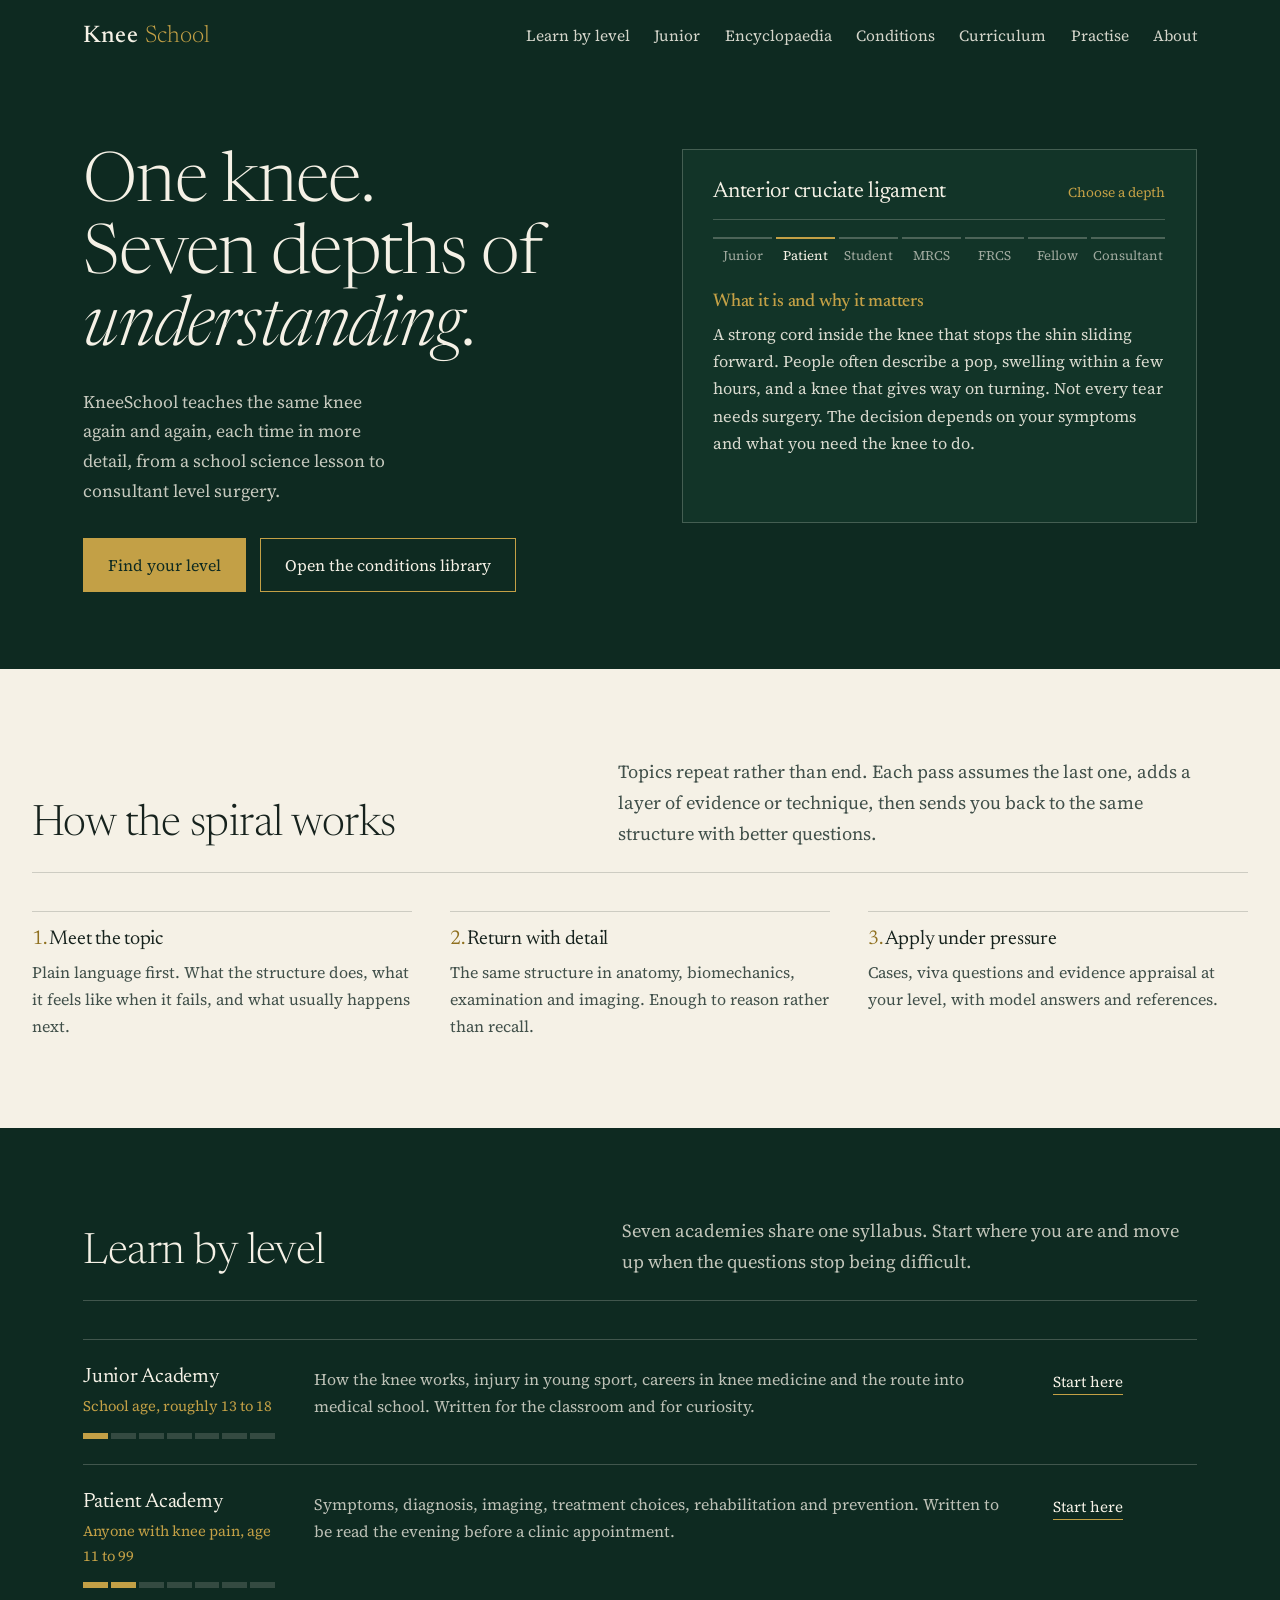
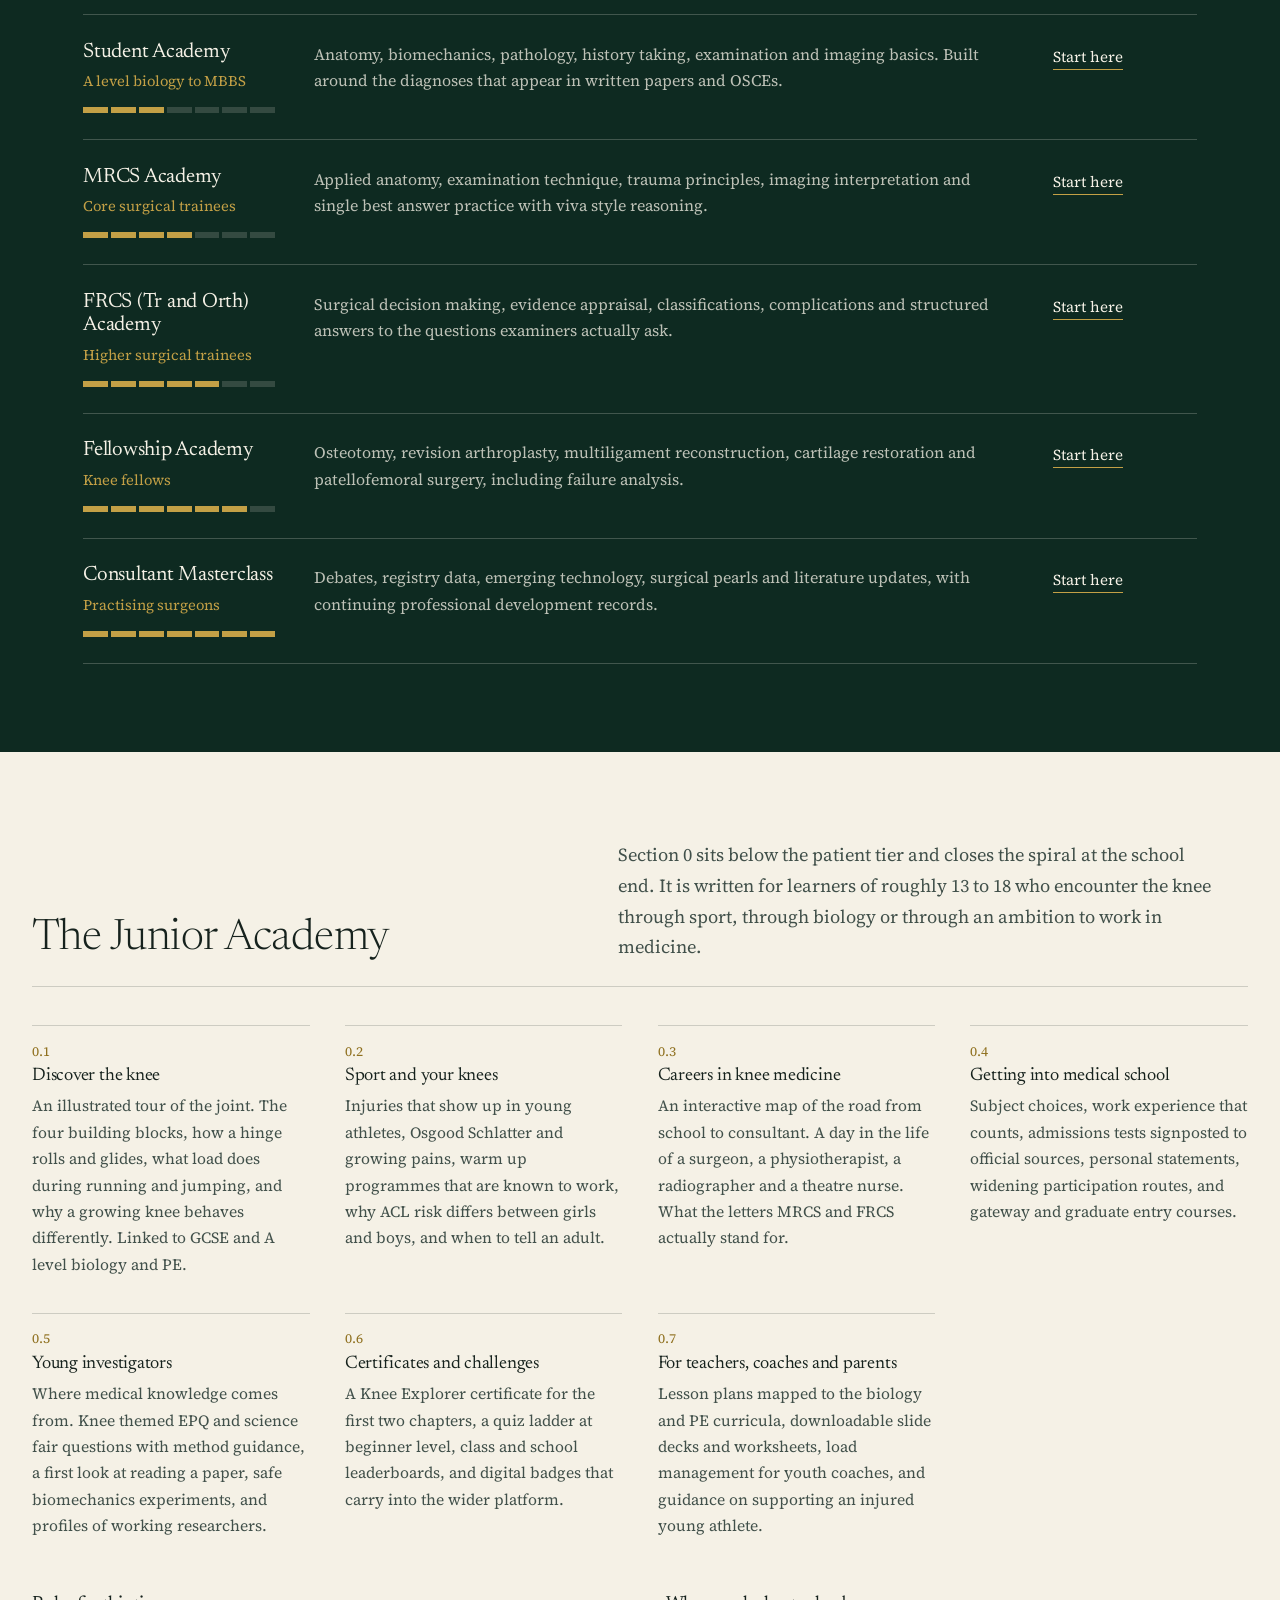
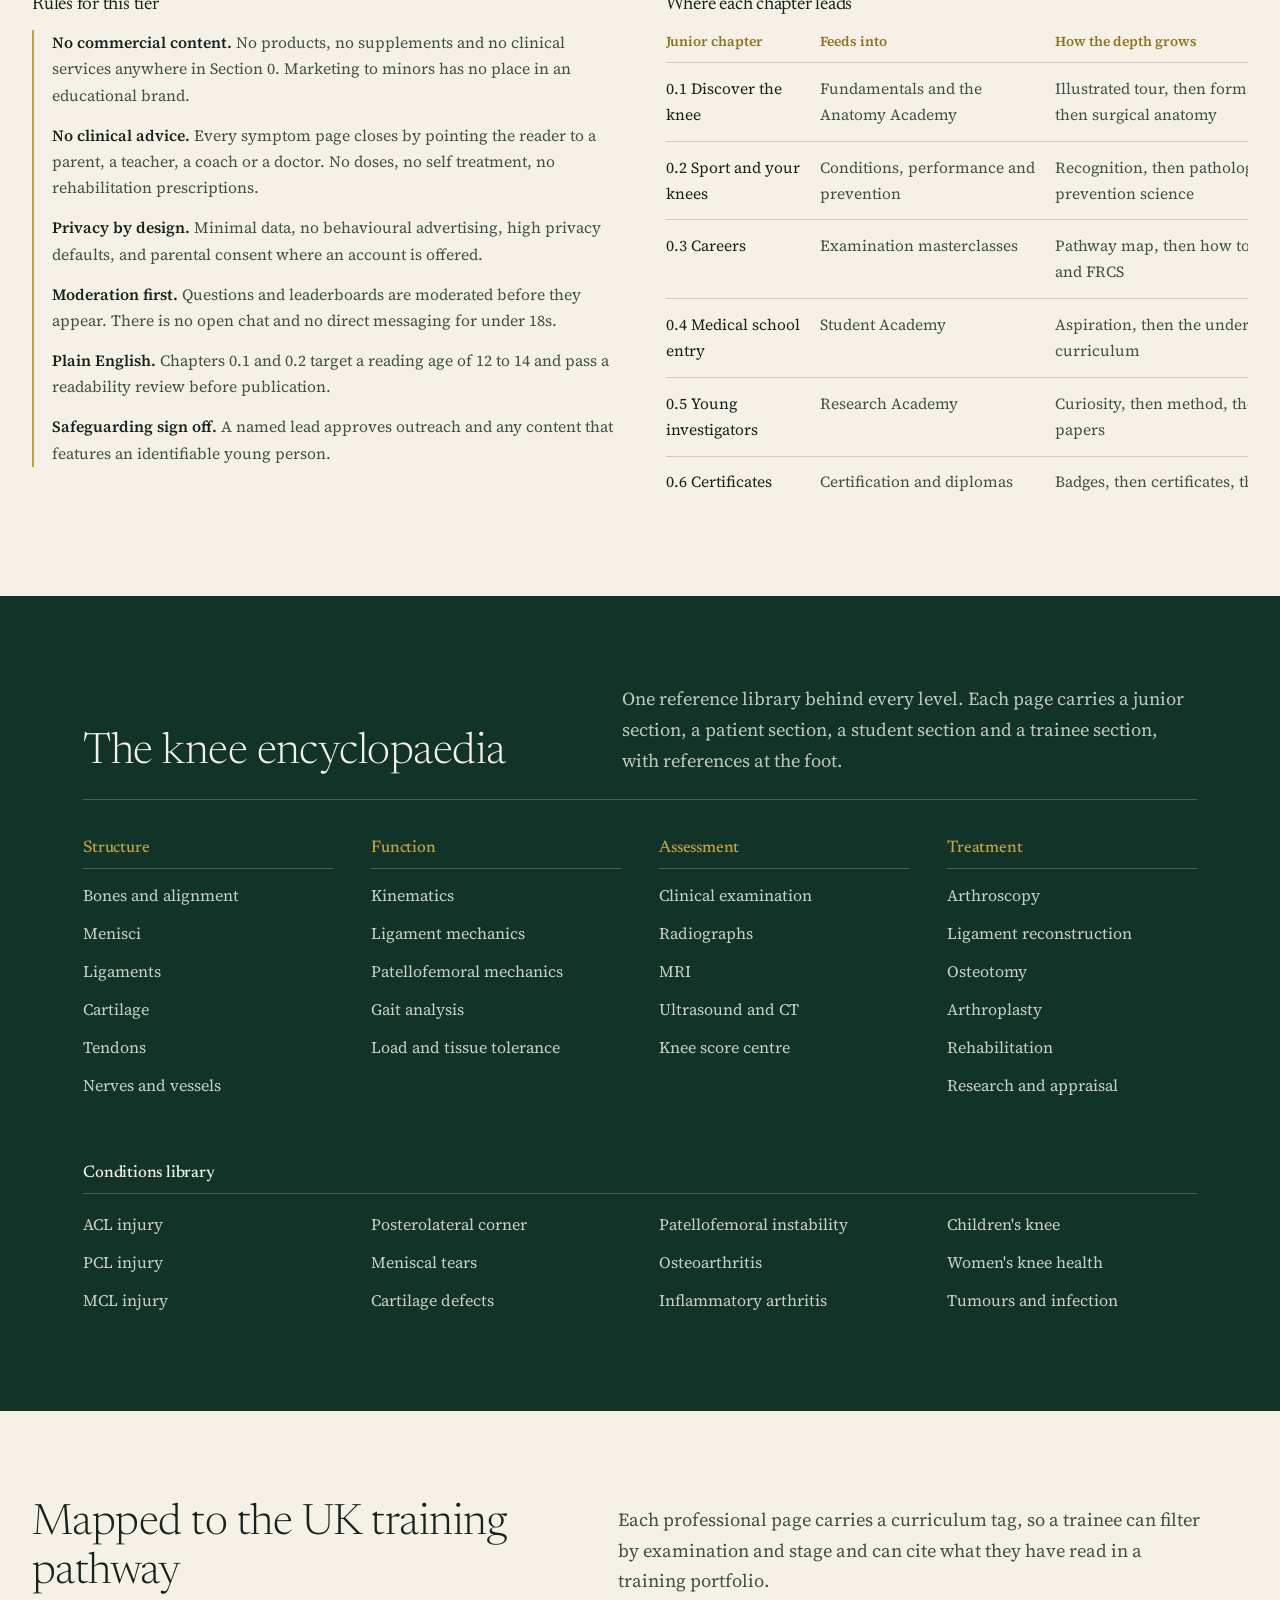
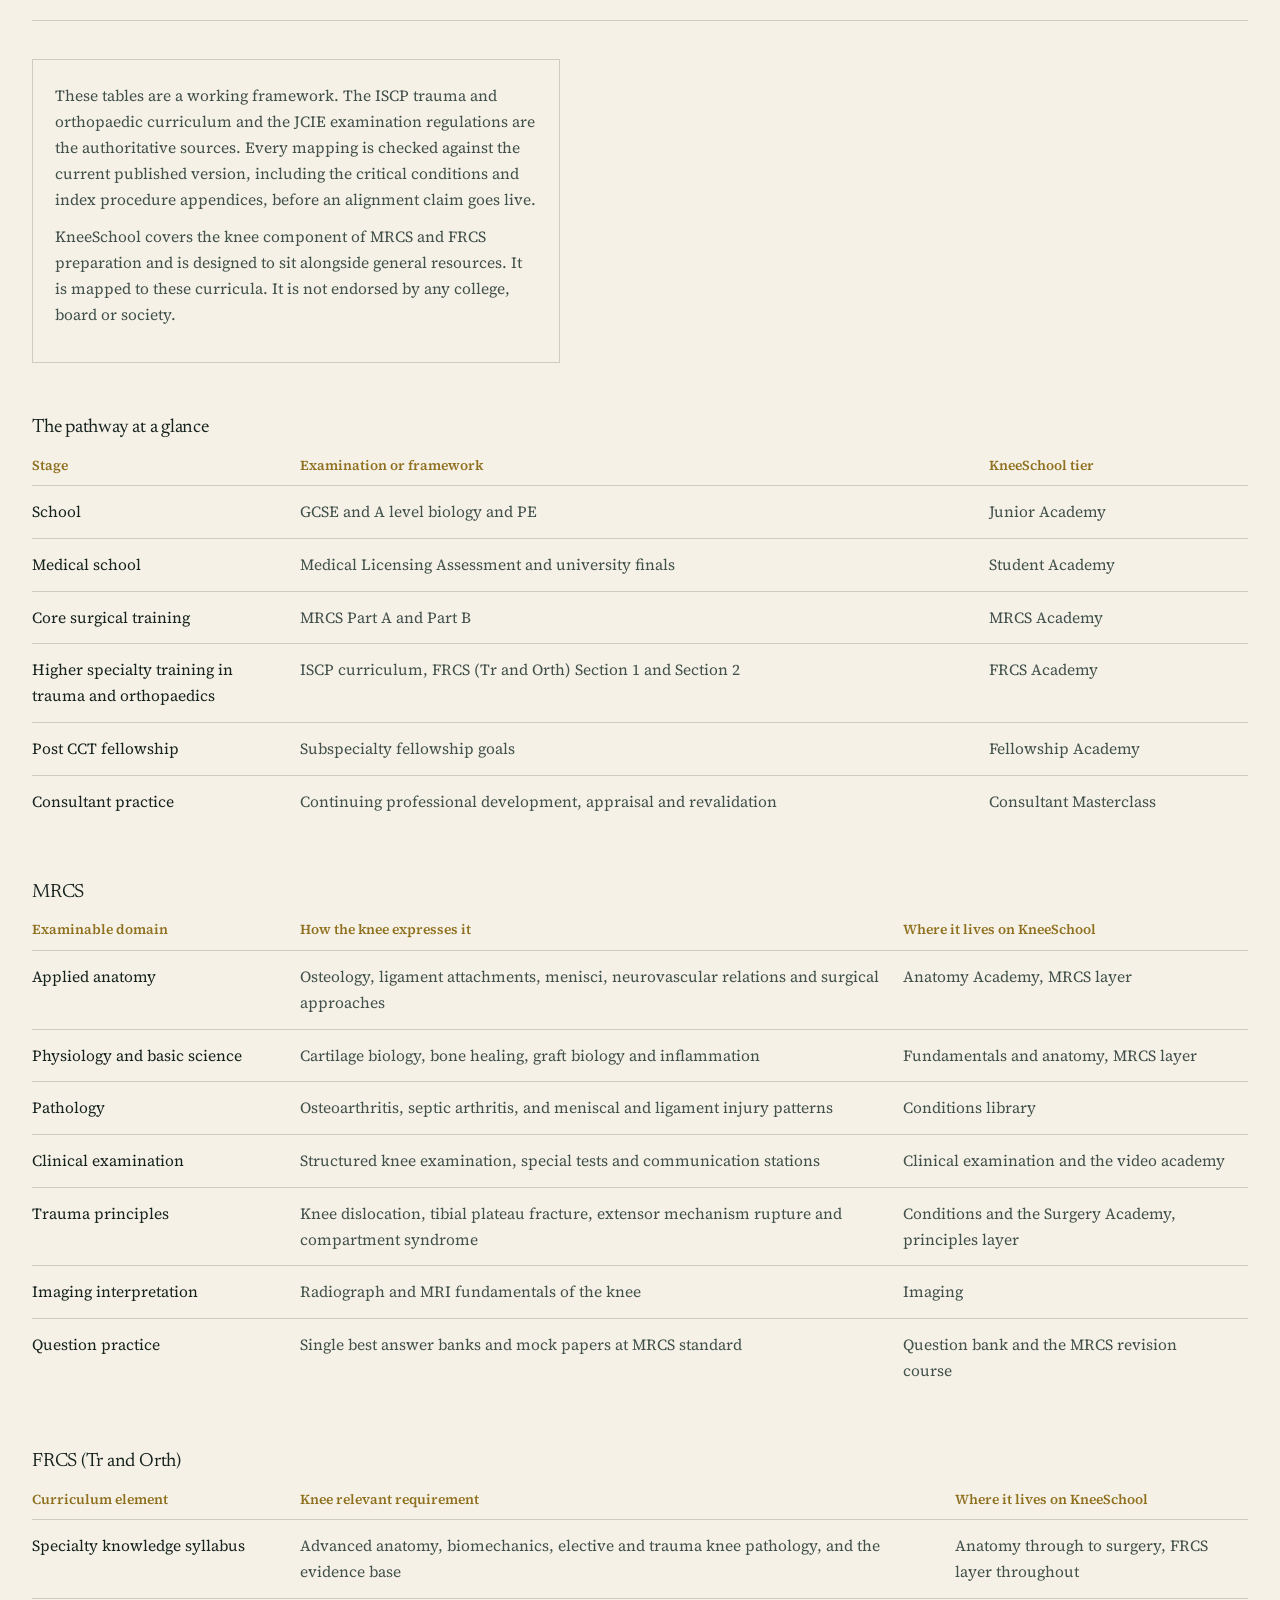
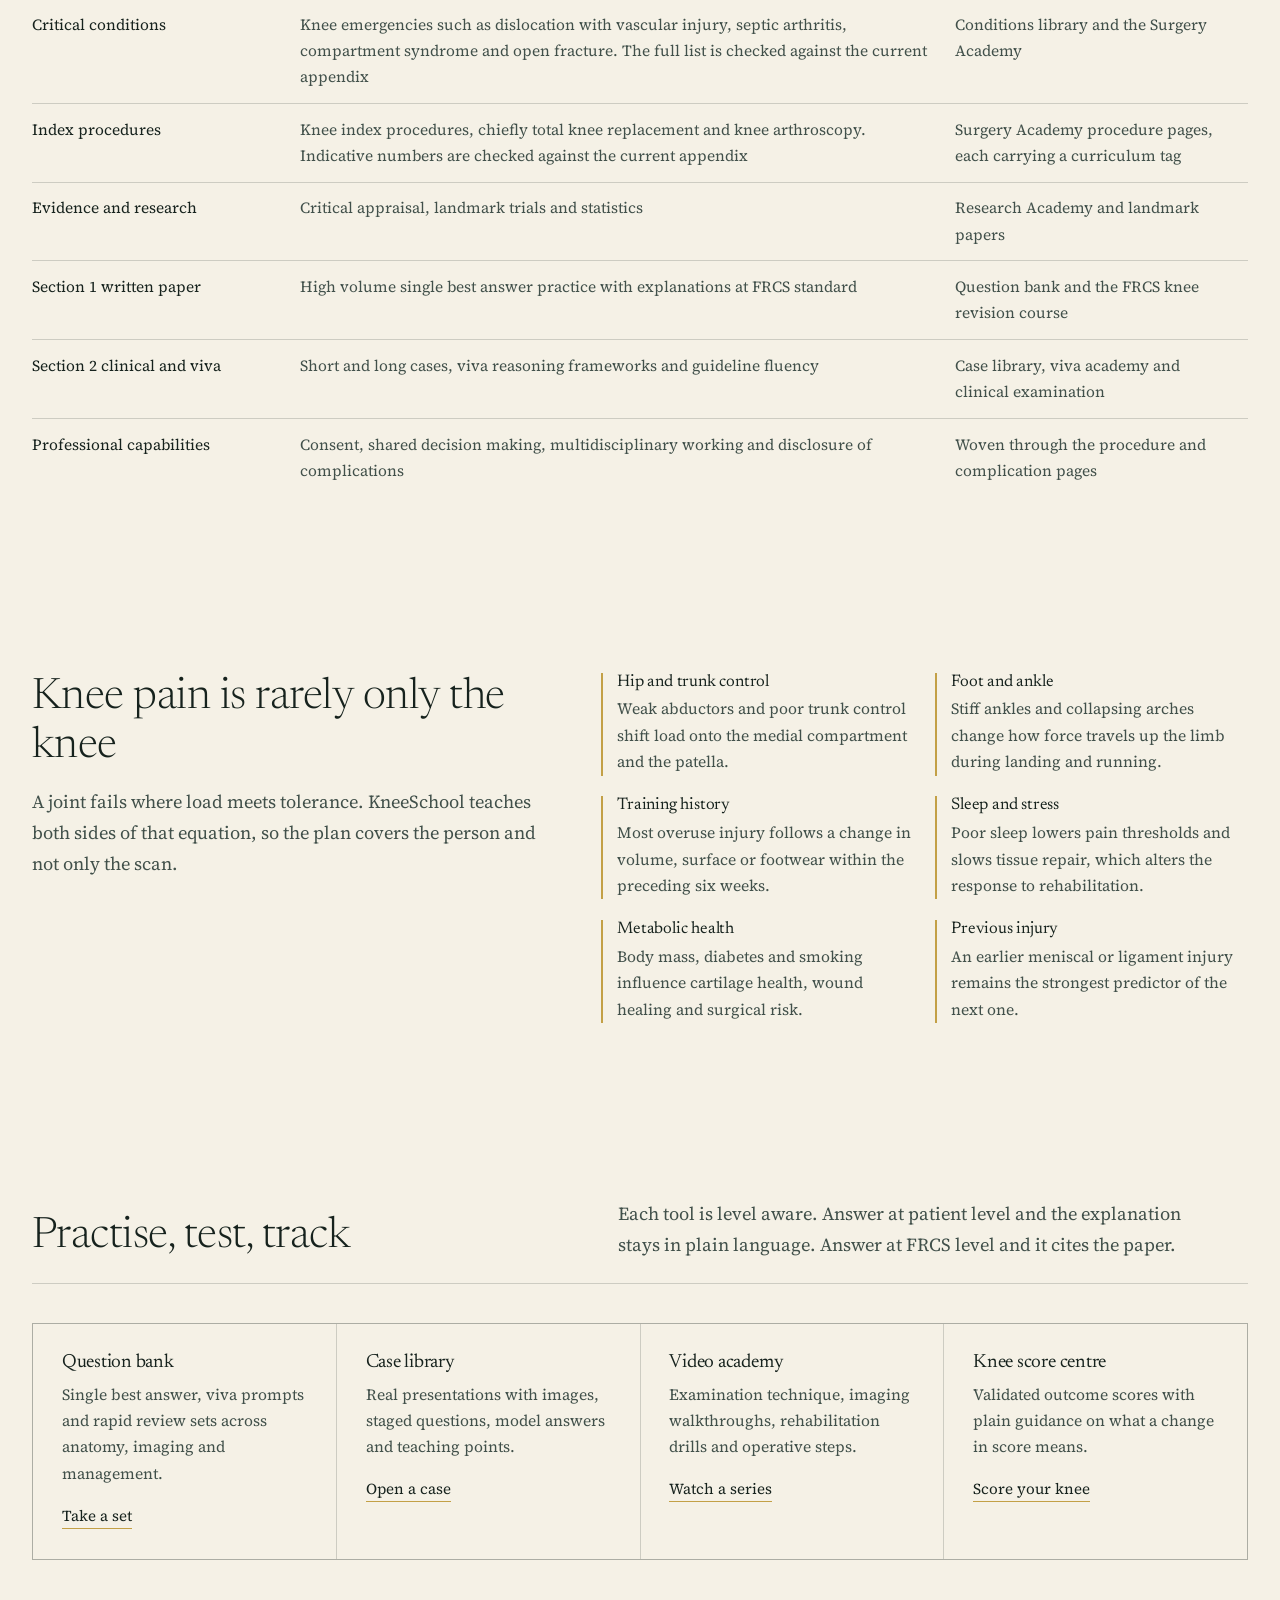
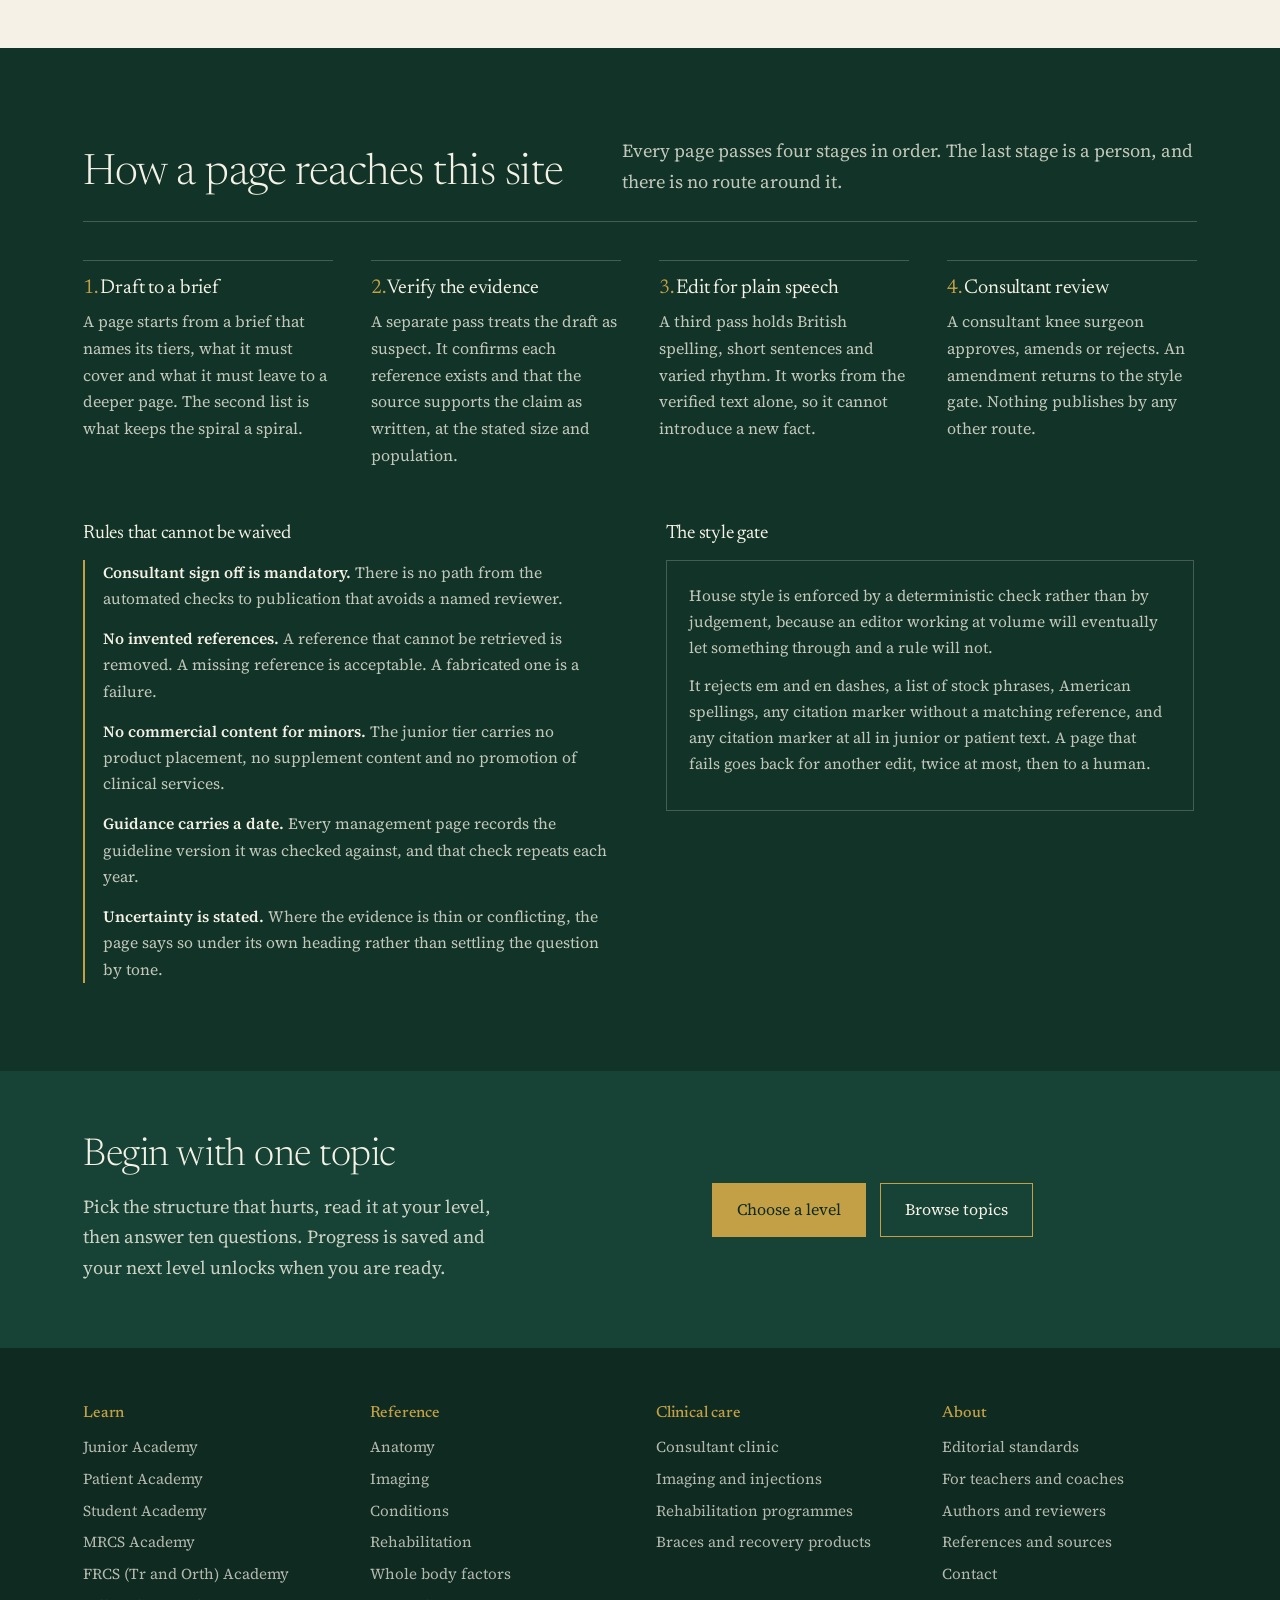
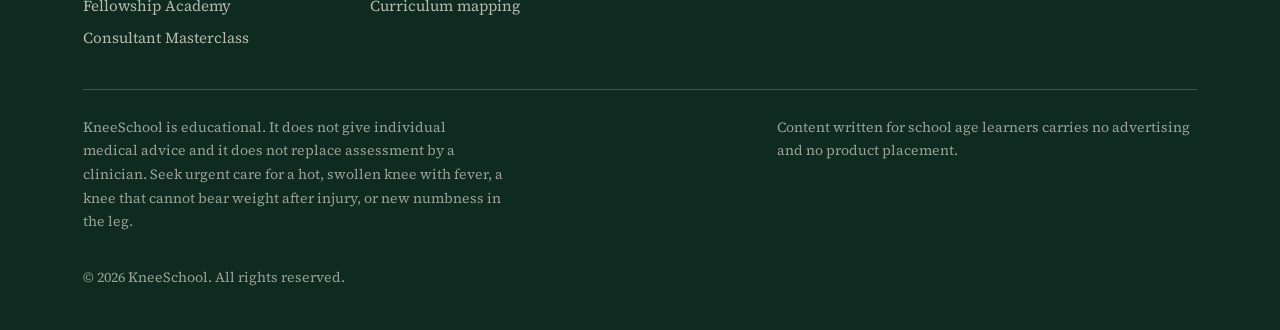
==== commit 77c59d07: "Build the MVP: shared stylesheet, seven level pages, ACL article Task 1 to 3 of the handover, with t" ====
--- a/index.html
+++ b/index.html
@@ -9,297 +9,21 @@
 <link rel="preconnect" href="https://fonts.googleapis.com">
 <link rel="preconnect" href="https://fonts.gstatic.com" crossorigin>
 <link href="https://fonts.googleapis.com/css2?family=Newsreader:ital,opsz,wght@0,6..72,300;0,6..72,400;0,6..72,500;1,6..72,300&family=Source+Serif+4:opsz,wght@8..60,300;8..60,400;8..60,600&display=swap" rel="stylesheet">
-<style>
-/* ---------- tokens ---------- */
-:root{
-  --green-900:#0E2A21;
-  --green-800:#123428;
-  --green-700:#174336;
-  --green-500:#2E6B56;
-  --ivory:#F5F1E6;
-  --ivory-2:#EAE3D2;
-  --ink:#16221D;
-  --ink-soft:#41504A;
-  --gold:#C3A046;
-  --gold-dark:#8F701F;
-  --rule:rgba(22,34,29,.18);
-  --rule-dark:rgba(245,241,230,.22);
-  --display:"Newsreader","Iowan Old Style","Palatino Linotype",Palatino,Georgia,"Times New Roman",serif;
-  --body:"Source Serif 4","Iowan Old Style",Georgia,"Times New Roman",serif;
-  --measure:66ch;
-  --pad:clamp(1.15rem,4vw,3.25rem);
-}
-
-*,*::before,*::after{box-sizing:border-box}
-html{-webkit-text-size-adjust:100%;text-size-adjust:100%;scroll-behavior:smooth}
-@media (prefers-reduced-motion:reduce){html{scroll-behavior:auto}*{transition:none!important;animation:none!important}}
-body{
-  margin:0;
-  background:var(--ivory);
-  color:var(--ink);
-  font-family:var(--body);
-  font-size:clamp(1.02rem,.96rem + .35vw,1.15rem);
-  line-height:1.68;
-  font-weight:400;
-  -webkit-font-smoothing:antialiased;
-  text-rendering:optimizeLegibility;
-}
-img{max-width:100%;display:block}
-a{color:inherit}
-h1,h2,h3,h4{font-family:var(--display);font-weight:400;line-height:1.14;letter-spacing:-.012em;margin:0}
-p{margin:0 0 1rem}
-p:last-child{margin-bottom:0}
-:focus-visible{outline:2px solid var(--gold);outline-offset:3px;border-radius:2px}
-
-section[id],footer[id],div[id]{scroll-margin-top:1.5rem}
-h1,h2,h3,p,li,a{overflow-wrap:break-word}
-.wrap{max-width:76rem;margin:0 auto;padding-left:var(--pad);padding-right:var(--pad)}
-.band{padding:clamp(3rem,7vw,5.5rem) 0}
-.dark{background:var(--green-900);color:var(--ivory)}
-.dark h2,.dark h3{color:var(--ivory)}
-.lede{max-width:var(--measure);color:var(--ink-soft)}
-.dark .lede{color:rgba(245,241,230,.78)}
-
-/* ---------- header ---------- */
-.site-head{background:var(--green-900);color:var(--ivory);position:relative;z-index:20}
-.head-in{display:flex;align-items:center;gap:1.5rem;min-height:4.5rem;flex-wrap:wrap}
-.brand{font-family:var(--display);font-size:1.5rem;letter-spacing:.005em;text-decoration:none;margin-right:auto;display:flex;align-items:baseline;gap:.45rem}
-.brand b{font-weight:500}
-.brand span{color:var(--gold);font-weight:300}
-.nav ul{display:flex;gap:clamp(.9rem,1.9vw,1.7rem);list-style:none;margin:0;padding:0}
-.nav a{text-decoration:none;font-size:.97rem;color:rgba(245,241,230,.86);padding:.4rem 0;border-bottom:1px solid transparent}
-.nav a:hover{color:var(--ivory);border-bottom-color:var(--gold)}
-.nav-toggle{position:absolute;opacity:0;width:1px;height:1px}
-.burger{display:none;font-family:var(--body);font-size:.95rem;color:var(--ivory);border:1px solid var(--rule-dark);padding:.4rem .8rem;cursor:pointer;background:none}
-@media (max-width:860px){
-  .burger{display:inline-block;margin-left:auto}
-  .brand{margin-right:0}
-  .nav{flex-basis:100%;display:none;padding-bottom:1rem}
-  .nav ul{flex-direction:column;gap:0}
-  .nav li{border-top:1px solid var(--rule-dark)}
-  .nav a{display:block;padding:.75rem 0;font-size:1.05rem}
-  .nav-toggle:checked ~ .nav{display:block}
-  .nav-toggle:focus-visible ~ .burger{outline:2px solid var(--gold);outline-offset:3px}
-}
-
-/* ---------- hero ---------- */
-.hero{background:var(--green-900);color:var(--ivory);padding:clamp(2.75rem,6vw,5rem) 0 clamp(3rem,6vw,5.5rem)}
-.hero-grid{display:grid;grid-template-columns:minmax(0,1.05fr) minmax(0,1fr);gap:clamp(2rem,4.5vw,4rem);align-items:start}
-@media (max-width:900px){.hero-grid{grid-template-columns:1fr}}
-.hero h1{font-size:clamp(2.5rem,6.2vw,4.3rem);font-weight:300;line-height:1.05}
-.hero h1 em{font-style:italic;font-weight:300}
-.hero p{max-width:34ch;color:rgba(245,241,230,.8);margin-top:1.4rem;font-size:1.1rem}
-.actions{display:flex;flex-wrap:wrap;gap:.85rem;margin-top:2rem}
-.btn{display:inline-block;text-decoration:none;font-family:var(--body);font-size:1rem;padding:.78rem 1.5rem;border:1px solid var(--gold);color:var(--green-900);background:var(--gold)}
-.btn:hover{background:#D2B360;border-color:#D2B360}
-.btn.ghost{background:transparent;color:var(--ivory)}
-.btn.ghost:hover{background:rgba(195,160,70,.14)}
-
-/* ---------- depth dial ---------- */
-.dial{border:1px solid var(--rule-dark);padding:clamp(1.2rem,2.6vw,1.9rem);background:var(--green-800);position:relative}
-.dial-head{display:flex;justify-content:space-between;align-items:baseline;gap:1rem;border-bottom:1px solid var(--rule-dark);padding-bottom:.8rem;margin-bottom:1.1rem}
-.dial-head h2{font-size:1.4rem}
-.dial-head small{font-size:.85rem;color:var(--gold);font-family:var(--body)}
-.dial input{position:absolute;opacity:0;width:1px;height:1px;pointer-events:none}
-.dial-tabs{display:grid;grid-template-columns:repeat(7,1fr);gap:.25rem;margin-bottom:1.2rem}
-.dial-tabs label{
-  display:block;text-align:center;cursor:pointer;font-size:clamp(.72rem,1.05vw,.82rem);line-height:1.2;
-  padding:.55rem .15rem;border-top:2px solid rgba(245,241,230,.25);color:rgba(245,241,230,.62);
-}
-.dial-tabs label:hover{color:var(--ivory)}
-.dial-panel{display:none}
-.dial-panel h3{font-size:1.15rem;color:var(--gold);margin-bottom:.5rem;font-weight:500}
-.dial-panel p{color:rgba(245,241,230,.88);font-size:1.02rem;margin:0}
-#d0:checked ~ .dial-tabs label[for=d0],
-#d1:checked ~ .dial-tabs label[for=d1],
-#d2:checked ~ .dial-tabs label[for=d2],
-#d3:checked ~ .dial-tabs label[for=d3],
-#d4:checked ~ .dial-tabs label[for=d4],
-#d5:checked ~ .dial-tabs label[for=d5],
-#d6:checked ~ .dial-tabs label[for=d6]{color:var(--ivory);border-top-color:var(--gold)}
-#d0:checked ~ .dial-body .p0,
-#d1:checked ~ .dial-body .p1,
-#d2:checked ~ .dial-body .p2,
-#d3:checked ~ .dial-body .p3,
-#d4:checked ~ .dial-body .p4,
-#d5:checked ~ .dial-body .p5,
-#d6:checked ~ .dial-body .p6{display:block}
-#d0:focus-visible ~ .dial-tabs label[for=d0],
-#d1:focus-visible ~ .dial-tabs label[for=d1],
-#d2:focus-visible ~ .dial-tabs label[for=d2],
-#d3:focus-visible ~ .dial-tabs label[for=d3],
-#d4:focus-visible ~ .dial-tabs label[for=d4],
-#d5:focus-visible ~ .dial-tabs label[for=d5],
-#d6:focus-visible ~ .dial-tabs label[for=d6]{outline:2px solid var(--gold);outline-offset:2px}
-.dial-body{min-height:12.5rem}
-@media (max-width:560px){
-  .dial-tabs{grid-template-columns:repeat(4,1fr);gap:.35rem}
-  .dial-body{min-height:15.5rem}
-}
-
-/* ---------- section heading ---------- */
-.sec-head{display:grid;grid-template-columns:minmax(0,1fr) minmax(0,1.15fr);gap:clamp(1rem,3vw,3rem);align-items:end;border-bottom:1px solid var(--rule);padding-bottom:1.4rem;margin-bottom:2.4rem}
-.dark .sec-head{border-bottom-color:var(--rule-dark)}
-.sec-head h2{font-size:clamp(1.85rem,3.6vw,2.7rem);font-weight:300}
-@media (max-width:760px){.sec-head{grid-template-columns:1fr;align-items:start;gap:1rem}}
-
-/* ---------- spiral steps ---------- */
-.steps{display:grid;grid-template-columns:repeat(3,1fr);gap:clamp(1.4rem,3vw,2.6rem);counter-reset:s}
-@media (max-width:760px){.steps{grid-template-columns:1fr}}
-.step{border-top:1px solid var(--rule);padding-top:1rem}
-.step h3{font-size:1.25rem;margin-bottom:.5rem}
-.step h3::before{counter-increment:s;content:counter(s) ". ";color:var(--gold-dark)}
-.step p{color:var(--ink-soft);font-size:1rem}
-
-/* ---------- levels ladder ---------- */
-.level{display:grid;grid-template-columns:12rem minmax(0,1fr) 9rem;gap:clamp(1rem,3vw,2.5rem);align-items:start;padding:1.6rem 0;border-top:1px solid var(--rule)}
-.level:last-child{border-bottom:1px solid var(--rule)}
-.level h3{font-size:1.3rem}
-.level .who{color:var(--gold-dark);font-size:.92rem;margin-top:.3rem}
-.level p{color:var(--ink-soft);font-size:1rem;margin:0}
-.level a{font-size:.95rem;text-decoration:none;border-bottom:1px solid var(--gold);padding-bottom:2px;white-space:nowrap}
-.level a:hover{color:var(--gold-dark)}
-.depth{display:flex;gap:3px;margin-top:.85rem}
-.depth i{display:block;height:6px;flex:1;background:var(--ivory-2)}
-.depth i.on{background:var(--green-500)}
-@media (max-width:820px){
-  .level{grid-template-columns:1fr;gap:.7rem}
-  .level .go{margin-top:.4rem}
-}
-
-.dark .level{border-top-color:var(--rule-dark)}
-.dark .level:last-child{border-bottom-color:var(--rule-dark)}
-.dark .level p{color:rgba(245,241,230,.76)}
-.dark .level .who{color:var(--gold)}
-.dark .level a{color:var(--ivory)}
-.dark .level a:hover{color:var(--gold)}
-.dark .depth i{background:rgba(245,241,230,.16)}
-.dark .depth i.on{background:var(--gold)}
-
-/* ---------- encyclopaedia columns ---------- */
-#encyclopaedia{background:var(--green-800)}
-.col-list{columns:4 12rem;column-gap:clamp(1.4rem,3vw,2.5rem);list-style:none;margin:0;padding:0}
-.col-list li{margin:0 0 .45rem;break-inside:avoid}
-.col-list a{text-decoration:none;color:rgba(245,241,230,.82);font-size:1rem}
-.col-list a:hover{color:var(--ivory);text-decoration:underline;text-underline-offset:3px}
-.sub-head{font-size:1.05rem;color:var(--gold);font-weight:500;padding-bottom:.6rem;border-bottom:1px solid var(--rule-dark);margin:0 0 .9rem}
-.cols{display:grid;grid-template-columns:repeat(auto-fit,minmax(13.5rem,1fr));gap:clamp(1.4rem,3vw,2.5rem)}
-.col h3{font-size:1.05rem;color:var(--gold);padding-bottom:.6rem;border-bottom:1px solid var(--rule-dark);margin-bottom:.7rem;font-weight:500}
-.col ul{list-style:none;margin:0;padding:0}
-.col li{margin:0 0 .45rem}
-.col a{text-decoration:none;color:rgba(245,241,230,.82);font-size:1rem}
-.col a:hover{color:var(--ivory);text-decoration:underline;text-underline-offset:3px}
-
-/* ---------- holistic ---------- */
-.holistic{display:grid;grid-template-columns:minmax(0,1fr) minmax(0,1.25fr);gap:clamp(1.6rem,4vw,3.5rem);align-items:start}
-@media (max-width:820px){.holistic{grid-template-columns:1fr}}
-.factors{list-style:none;margin:0;padding:0;display:grid;grid-template-columns:repeat(2,1fr);gap:1.3rem}
-@media (max-width:620px){.factors{grid-template-columns:1fr}}
-.factors h3{font-size:1.05rem;margin-bottom:.3rem}
-.factors p{font-size:.98rem;color:var(--ink-soft);margin:0}
-.factors li{border-left:2px solid var(--gold);padding-left:.9rem}
-
-/* ---------- tools ---------- */
-.tools{display:grid;grid-template-columns:repeat(auto-fit,minmax(15rem,1fr));gap:1px;background:var(--rule);border:1px solid var(--rule)}
-.tool{background:var(--ivory);padding:clamp(1.2rem,2.6vw,1.8rem)}
-.tool h3{font-size:1.2rem;margin-bottom:.45rem}
-.tool p{font-size:.98rem;color:var(--ink-soft);margin-bottom:.8rem}
-.tool a{font-size:.95rem;text-decoration:none;border-bottom:1px solid var(--gold);padding-bottom:2px}
-
-/* ---------- chapter grid ---------- */
-.chapters{display:grid;grid-template-columns:repeat(auto-fit,minmax(15.5rem,1fr));gap:clamp(1.3rem,3vw,2.2rem)}
-.chapter{border-top:1px solid var(--rule);padding-top:.9rem}
-.chapter .num{display:block;font-size:.84rem;color:var(--gold-dark);margin-bottom:.2rem}
-.chapter h3{font-size:1.14rem;margin-bottom:.4rem}
-.chapter p{font-size:.98rem;color:var(--ink-soft);margin:0}
-.dark .chapter{border-top-color:var(--rule-dark)}
-.dark .chapter .num{color:var(--gold)}
-.dark .chapter p{color:rgba(245,241,230,.78)}
-
-/* ---------- rules panel ---------- */
-.rules{border-left:2px solid var(--gold);padding-left:1.1rem;max-width:var(--measure)}
-.rules ul{list-style:none;margin:0;padding:0}
-.rules li{margin:0 0 .85rem;font-size:.98rem;color:var(--ink-soft)}
-.rules li:last-child{margin-bottom:0}
-.rules b{font-family:var(--body);font-weight:600;color:var(--ink)}
-.dark .rules li{color:rgba(245,241,230,.78)}
-.dark .rules b{color:var(--ivory)}
-
-/* ---------- note panel ---------- */
-.note{border:1px solid var(--rule);padding:clamp(1rem,2.4vw,1.4rem);max-width:var(--measure);font-size:.97rem;color:var(--ink-soft)}
-.note p{margin-bottom:.7rem}
-.dark .note{border-color:var(--rule-dark);color:rgba(245,241,230,.78)}
-
-/* ---------- mapping tables ---------- */
-.table-scroll{overflow-x:auto}
-.map-title{font-size:1.2rem;font-weight:400;margin:0 0 .9rem}
-.map{width:100%;border-collapse:collapse;font-size:.97rem;min-width:44rem}
-.map th{text-align:left;font-family:var(--body);font-weight:600;font-size:.86rem;color:var(--gold-dark);
-  border-bottom:1px solid var(--rule);padding:0 1.2rem .55rem 0;vertical-align:bottom}
-.map td{padding:.8rem 1.2rem .8rem 0;border-bottom:1px solid var(--rule);color:var(--ink-soft);vertical-align:top}
-.map td:first-child{color:var(--ink);width:22%}
-.map tr:last-child td{border-bottom:0}
-.dark .map th{color:var(--gold);border-bottom-color:var(--rule-dark)}
-.dark .map td{color:rgba(245,241,230,.76);border-bottom-color:var(--rule-dark)}
-.dark .map td:first-child{color:var(--ivory)}
-.vh{position:absolute;width:1px;height:1px;padding:0;margin:-1px;overflow:hidden;clip-path:inset(50%);white-space:nowrap;border:0}
-@media (max-width:760px){
-  .map{min-width:0}
-  .map thead{position:absolute;width:1px;height:1px;overflow:hidden;clip-path:inset(50%);white-space:nowrap}
-  .map tr{display:block;border-bottom:1px solid var(--rule);padding:1.1rem 0}
-  .map tr:last-child{border-bottom:0}
-  .map td{display:block;width:auto;border:0;padding:0 0 .6rem}
-  .map td:first-child{width:auto}
-  .map td:last-child{padding-bottom:0}
-  .map td::before{content:attr(data-label);display:block;font-size:.8rem;color:var(--gold-dark)}
-  .dark .map tr{border-bottom-color:var(--rule-dark)}
-  .dark .map td::before{color:var(--gold)}
-}
-
-/* ---------- four step pipeline ---------- */
-.steps.four{grid-template-columns:repeat(4,1fr)}
-@media (max-width:900px){.steps.four{grid-template-columns:repeat(2,1fr)}}
-@media (max-width:620px){.steps.four{grid-template-columns:1fr}}
-.dark .step{border-top-color:var(--rule-dark)}
-.dark .step p{color:rgba(245,241,230,.78)}
-.dark .step h3::before{color:var(--gold)}
-#standards{background:var(--green-800)}
-.split{display:grid;grid-template-columns:minmax(0,1fr) minmax(0,1fr);gap:clamp(1.6rem,4vw,3.5rem);align-items:start}
-@media (max-width:820px){.split{grid-template-columns:1fr}}
-.stack{margin-top:clamp(2.4rem,5vw,3.4rem)}
-
-/* ---------- CTA ---------- */
-.cta{background:var(--green-700);color:var(--ivory);padding:clamp(2.5rem,5vw,4rem) 0}
-.cta-in{display:grid;grid-template-columns:minmax(0,1.2fr) minmax(0,1fr);gap:clamp(1.5rem,4vw,3rem);align-items:center}
-@media (max-width:760px){.cta-in{grid-template-columns:1fr}}
-.cta h2{font-size:clamp(1.7rem,3.4vw,2.4rem);font-weight:300}
-.cta p{color:rgba(245,241,230,.82);margin-top:.8rem;max-width:48ch}
-
-/* ---------- footer ---------- */
-.site-foot{background:var(--green-900);color:rgba(245,241,230,.72);padding:clamp(2.5rem,5vw,3.5rem) 0 2.5rem;font-size:.95rem}
-.foot-grid{display:grid;grid-template-columns:repeat(auto-fit,minmax(12rem,1fr));gap:2rem;padding-bottom:2rem;border-bottom:1px solid var(--rule-dark)}
-.foot-grid h3{font-size:1rem;color:var(--gold);margin-bottom:.7rem;font-weight:500}
-.foot-grid ul{list-style:none;margin:0;padding:0}
-.foot-grid li{margin-bottom:.4rem}
-.foot-grid a{text-decoration:none}
-.foot-grid a:hover{color:var(--ivory);text-decoration:underline;text-underline-offset:3px}
-.legal{padding-top:1.6rem;display:flex;flex-wrap:wrap;gap:1rem 2rem;justify-content:space-between;font-size:.88rem;color:rgba(245,241,230,.6)}
-.legal p{max-width:60ch}
-</style>
+<link rel="stylesheet" href="assets/styles.css">
 </head>
 <body>
 
 <header class="site-head">
   <div class="wrap head-in">
-    <a class="brand" href="#top"><b>Knee</b><span>School</span></a>
+    <a class="brand" href="index.html"><b>Knee</b><span>School</span></a>
     <input class="nav-toggle" type="checkbox" id="navtoggle" aria-label="Show navigation">
     <label class="burger" for="navtoggle">Menu</label>
     <nav class="nav" aria-label="Main">
       <ul>
         <li><a href="#levels">Learn by level</a></li>
-        <li><a href="#junior">Junior</a></li>
+        <li><a href="levels/junior.html">Junior</a></li>
         <li><a href="#encyclopaedia">Encyclopaedia</a></li>
-        <li><a href="#conditions">Conditions</a></li>
+        <li><a href="conditions/index.html">Conditions</a></li>
         <li><a href="#curriculum">Curriculum</a></li>
         <li><a href="#tools">Practise</a></li>
         <li><a href="#about">About</a></li>
@@ -317,7 +41,7 @@
         <p>KneeSchool teaches the same knee again and again, each time in more detail, from a school science lesson to consultant level surgery.</p>
         <div class="actions">
           <a class="btn" href="#levels">Find your level</a>
-          <a class="btn ghost" href="#encyclopaedia">Open the encyclopaedia</a>
+          <a class="btn ghost" href="conditions/index.html">Open the conditions library</a>
         </div>
       </div>
 
@@ -410,7 +134,7 @@
           <span class="depth"><i class="on"></i><i></i><i></i><i></i><i></i><i></i><i></i></span>
         </div>
         <p>How the knee works, injury in young sport, careers in knee medicine and the route into medical school. Written for the classroom and for curiosity.</p>
-        <div class="go"><a href="#junior">Start here</a></div>
+        <div class="go"><a href="levels/junior.html">Start here</a></div>
       </div>
       <div class="level">
         <div>
@@ -419,7 +143,7 @@
           <span class="depth"><i class="on"></i><i class="on"></i><i></i><i></i><i></i><i></i><i></i></span>
         </div>
         <p>Symptoms, diagnosis, imaging, treatment choices, rehabilitation and prevention. Written to be read the evening before a clinic appointment.</p>
-        <div class="go"><a href="#">Start here</a></div>
+        <div class="go"><a href="levels/patient.html">Start here</a></div>
       </div>
       <div class="level">
         <div>
@@ -428,7 +152,7 @@
           <span class="depth"><i class="on"></i><i class="on"></i><i class="on"></i><i></i><i></i><i></i><i></i></span>
         </div>
         <p>Anatomy, biomechanics, pathology, history taking, examination and imaging basics. Built around the diagnoses that appear in written papers and OSCEs.</p>
-        <div class="go"><a href="#">Start here</a></div>
+        <div class="go"><a href="levels/student.html">Start here</a></div>
       </div>
       <div class="level">
         <div>
@@ -437,7 +161,7 @@
           <span class="depth"><i class="on"></i><i class="on"></i><i class="on"></i><i class="on"></i><i></i><i></i><i></i></span>
         </div>
         <p>Applied anatomy, examination technique, trauma principles, imaging interpretation and single best answer practice with viva style reasoning.</p>
-        <div class="go"><a href="#">Start here</a></div>
+        <div class="go"><a href="levels/mrcs.html">Start here</a></div>
       </div>
       <div class="level">
         <div>
@@ -446,7 +170,7 @@
           <span class="depth"><i class="on"></i><i class="on"></i><i class="on"></i><i class="on"></i><i class="on"></i><i></i><i></i></span>
         </div>
         <p>Surgical decision making, evidence appraisal, classifications, complications and structured answers to the questions examiners actually ask.</p>
-        <div class="go"><a href="#">Start here</a></div>
+        <div class="go"><a href="levels/frcs.html">Start here</a></div>
       </div>
       <div class="level">
         <div>
@@ -455,7 +179,7 @@
           <span class="depth"><i class="on"></i><i class="on"></i><i class="on"></i><i class="on"></i><i class="on"></i><i class="on"></i><i></i></span>
         </div>
         <p>Osteotomy, revision arthroplasty, multiligament reconstruction, cartilage restoration and patellofemoral surgery, including failure analysis.</p>
-        <div class="go"><a href="#">Start here</a></div>
+        <div class="go"><a href="levels/fellowship.html">Start here</a></div>
       </div>
       <div class="level">
         <div>
@@ -464,7 +188,7 @@
           <span class="depth"><i class="on"></i><i class="on"></i><i class="on"></i><i class="on"></i><i class="on"></i><i class="on"></i><i class="on"></i></span>
         </div>
         <p>Debates, registry data, emerging technology, surgical pearls and literature updates, with continuing professional development records.</p>
-        <div class="go"><a href="#">Start here</a></div>
+        <div class="go"><a href="levels/consultant.html">Start here</a></div>
       </div>
     </div>
   </section>
@@ -600,20 +324,20 @@
       </div>
 
       <div id="conditions" style="margin-top:clamp(2.5rem,5vw,3.5rem)">
-        <h3 class="sub-head">Conditions library</h3>
+        <h3 class="sub-head"><a href="conditions/index.html" style="text-decoration:none">Conditions library</a></h3>
         <ul class="col-list">
-          <li><a href="#">ACL injury</a></li>
-          <li><a href="#">PCL injury</a></li>
-          <li><a href="#">MCL injury</a></li>
-          <li><a href="#">Posterolateral corner</a></li>
-          <li><a href="#">Meniscal tears</a></li>
-          <li><a href="#">Cartilage defects</a></li>
-          <li><a href="#">Patellofemoral instability</a></li>
-          <li><a href="#">Osteoarthritis</a></li>
-          <li><a href="#">Inflammatory arthritis</a></li>
-          <li><a href="#">Children's knee</a></li>
-          <li><a href="#">Women's knee health</a></li>
-          <li><a href="#">Tumours and infection</a></li>
+          <li><a href="conditions/acl.html">ACL injury</a></li>
+          <li><a href="conditions/index.html">PCL injury</a></li>
+          <li><a href="conditions/index.html">MCL injury</a></li>
+          <li><a href="conditions/index.html">Posterolateral corner</a></li>
+          <li><a href="conditions/index.html">Meniscal tears</a></li>
+          <li><a href="conditions/index.html">Cartilage defects</a></li>
+          <li><a href="conditions/index.html">Patellofemoral instability</a></li>
+          <li><a href="conditions/index.html">Osteoarthritis</a></li>
+          <li><a href="conditions/index.html">Inflammatory arthritis</a></li>
+          <li><a href="conditions/index.html">Children's knee</a></li>
+          <li><a href="conditions/index.html">Women's knee health</a></li>
+          <li><a href="conditions/index.html">Tumours and infection</a></li>
         </ul>
       </div>
     </div>
@@ -825,13 +549,13 @@
       <div>
         <h3>Learn</h3>
         <ul>
-          <li><a href="#junior">Junior Academy</a></li>
-          <li><a href="#levels">Patient Academy</a></li>
-          <li><a href="#levels">Student Academy</a></li>
-          <li><a href="#levels">MRCS Academy</a></li>
-          <li><a href="#levels">FRCS Academy</a></li>
-          <li><a href="#levels">Fellowship Academy</a></li>
-          <li><a href="#levels">Consultant Masterclass</a></li>
+          <li><a href="levels/junior.html">Junior Academy</a></li>
+          <li><a href="levels/patient.html">Patient Academy</a></li>
+          <li><a href="levels/student.html">Student Academy</a></li>
+          <li><a href="levels/mrcs.html">MRCS Academy</a></li>
+          <li><a href="levels/frcs.html">FRCS (Tr and Orth) Academy</a></li>
+          <li><a href="levels/fellowship.html">Fellowship Academy</a></li>
+          <li><a href="levels/consultant.html">Consultant Masterclass</a></li>
         </ul>
       </div>
       <div>
@@ -839,7 +563,7 @@
         <ul>
           <li><a href="#encyclopaedia">Anatomy</a></li>
           <li><a href="#encyclopaedia">Imaging</a></li>
-          <li><a href="#conditions">Conditions</a></li>
+          <li><a href="conditions/index.html">Conditions</a></li>
           <li><a href="#encyclopaedia">Rehabilitation</a></li>
           <li><a href="#whole">Whole body factors</a></li>
           <li><a href="#curriculum">Curriculum mapping</a></li>
@@ -858,7 +582,7 @@
         <h3>About</h3>
         <ul>
           <li><a href="#standards">Editorial standards</a></li>
-          <li><a href="#junior">For teachers and coaches</a></li>
+          <li><a href="levels/junior.html">For teachers and coaches</a></li>
           <li><a href="#">Authors and reviewers</a></li>
           <li><a href="#">References and sources</a></li>
           <li><a href="#">Contact</a></li>
--- a/assets/styles.css
+++ b/assets/styles.css
@@ -0,0 +1,385 @@
+/* ---------- tokens ---------- */
+:root{
+  --green-900:#0E2A21;
+  --green-800:#123428;
+  --green-700:#174336;
+  --green-500:#2E6B56;
+  --ivory:#F5F1E6;
+  --ivory-2:#EAE3D2;
+  --ink:#16221D;
+  --ink-soft:#41504A;
+  --gold:#C3A046;
+  --gold-dark:#8F701F;
+  --rule:rgba(22,34,29,.18);
+  --rule-dark:rgba(245,241,230,.22);
+  --display:"Newsreader","Iowan Old Style","Palatino Linotype",Palatino,Georgia,"Times New Roman",serif;
+  --body:"Source Serif 4","Iowan Old Style",Georgia,"Times New Roman",serif;
+  --measure:66ch;
+  --pad:clamp(1.15rem,4vw,3.25rem);
+}
+
+*,*::before,*::after{box-sizing:border-box}
+html{-webkit-text-size-adjust:100%;text-size-adjust:100%;scroll-behavior:smooth}
+@media (prefers-reduced-motion:reduce){html{scroll-behavior:auto}*{transition:none!important;animation:none!important}}
+body{
+  margin:0;
+  background:var(--ivory);
+  color:var(--ink);
+  font-family:var(--body);
+  font-size:clamp(1.02rem,.96rem + .35vw,1.15rem);
+  line-height:1.68;
+  font-weight:400;
+  -webkit-font-smoothing:antialiased;
+  text-rendering:optimizeLegibility;
+}
+img{max-width:100%;display:block}
+a{color:inherit}
+h1,h2,h3,h4{font-family:var(--display);font-weight:400;line-height:1.14;letter-spacing:-.012em;margin:0}
+p{margin:0 0 1rem}
+p:last-child{margin-bottom:0}
+:focus-visible{outline:2px solid var(--gold);outline-offset:3px;border-radius:2px}
+
+section[id],footer[id],div[id]{scroll-margin-top:1.5rem}
+h1,h2,h3,p,li,a{overflow-wrap:break-word}
+.wrap{max-width:76rem;margin:0 auto;padding-left:var(--pad);padding-right:var(--pad)}
+.band{padding:clamp(3rem,7vw,5.5rem) 0}
+.dark{background:var(--green-900);color:var(--ivory)}
+.dark h2,.dark h3{color:var(--ivory)}
+.lede{max-width:var(--measure);color:var(--ink-soft)}
+.dark .lede{color:rgba(245,241,230,.78)}
+
+/* ---------- header ---------- */
+.site-head{background:var(--green-900);color:var(--ivory);position:relative;z-index:20}
+.head-in{display:flex;align-items:center;gap:1.5rem;min-height:4.5rem;flex-wrap:wrap}
+.brand{font-family:var(--display);font-size:1.5rem;letter-spacing:.005em;text-decoration:none;margin-right:auto;display:flex;align-items:baseline;gap:.45rem}
+.brand b{font-weight:500}
+.brand span{color:var(--gold);font-weight:300}
+.nav ul{display:flex;gap:clamp(.9rem,1.9vw,1.7rem);list-style:none;margin:0;padding:0}
+.nav a{text-decoration:none;font-size:.97rem;color:rgba(245,241,230,.86);padding:.4rem 0;border-bottom:1px solid transparent}
+.nav a:hover{color:var(--ivory);border-bottom-color:var(--gold)}
+.nav-toggle{position:absolute;opacity:0;width:1px;height:1px}
+.burger{display:none;font-family:var(--body);font-size:.95rem;color:var(--ivory);border:1px solid var(--rule-dark);padding:.4rem .8rem;cursor:pointer;background:none}
+@media (max-width:860px){
+  .burger{display:inline-block;margin-left:auto}
+  .brand{margin-right:0}
+  .nav{flex-basis:100%;display:none;padding-bottom:1rem}
+  .nav ul{flex-direction:column;gap:0}
+  .nav li{border-top:1px solid var(--rule-dark)}
+  .nav a{display:block;padding:.75rem 0;font-size:1.05rem}
+  .nav-toggle:checked ~ .nav{display:block}
+  .nav-toggle:focus-visible ~ .burger{outline:2px solid var(--gold);outline-offset:3px}
+}
+
+/* ---------- hero ---------- */
+.hero{background:var(--green-900);color:var(--ivory);padding:clamp(2.75rem,6vw,5rem) 0 clamp(3rem,6vw,5.5rem)}
+.hero-grid{display:grid;grid-template-columns:minmax(0,1.05fr) minmax(0,1fr);gap:clamp(2rem,4.5vw,4rem);align-items:start}
+@media (max-width:900px){.hero-grid{grid-template-columns:1fr}}
+.hero h1{font-size:clamp(2.5rem,6.2vw,4.3rem);font-weight:300;line-height:1.05}
+.hero h1 em{font-style:italic;font-weight:300}
+.hero p{max-width:34ch;color:rgba(245,241,230,.8);margin-top:1.4rem;font-size:1.1rem}
+.actions{display:flex;flex-wrap:wrap;gap:.85rem;margin-top:2rem}
+.btn{display:inline-block;text-decoration:none;font-family:var(--body);font-size:1rem;padding:.78rem 1.5rem;border:1px solid var(--gold);color:var(--green-900);background:var(--gold)}
+.btn:hover{background:#D2B360;border-color:#D2B360}
+.btn.ghost{background:transparent;color:var(--ivory)}
+.btn.ghost:hover{background:rgba(195,160,70,.14)}
+
+/* ---------- depth dial ---------- */
+.dial{border:1px solid var(--rule-dark);padding:clamp(1.2rem,2.6vw,1.9rem);background:var(--green-800);position:relative}
+.dial-head{display:flex;justify-content:space-between;align-items:baseline;gap:1rem;border-bottom:1px solid var(--rule-dark);padding-bottom:.8rem;margin-bottom:1.1rem}
+.dial-head h2{font-size:1.4rem}
+.dial-head small{font-size:.85rem;color:var(--gold);font-family:var(--body)}
+.dial input{position:absolute;opacity:0;width:1px;height:1px;pointer-events:none}
+.dial-tabs{display:grid;grid-template-columns:repeat(7,1fr);gap:.25rem;margin-bottom:1.2rem}
+.dial-tabs label{
+  display:block;text-align:center;cursor:pointer;font-size:clamp(.72rem,1.05vw,.82rem);line-height:1.2;
+  padding:.55rem .15rem;border-top:2px solid rgba(245,241,230,.25);color:rgba(245,241,230,.62);
+}
+.dial-tabs label:hover{color:var(--ivory)}
+.dial-panel{display:none}
+.dial-panel h3{font-size:1.15rem;color:var(--gold);margin-bottom:.5rem;font-weight:500}
+.dial-panel p{color:rgba(245,241,230,.88);font-size:1.02rem;margin:0;max-width:62ch}
+/* .hero p caps the hero sub copy at 34ch. The dial sits inside .hero, so the cap
+   would otherwise inherit into the panels and leave them half filled once the
+   hero stacks to one column. */
+#d0:checked ~ .dial-tabs label[for=d0],
+#d1:checked ~ .dial-tabs label[for=d1],
+#d2:checked ~ .dial-tabs label[for=d2],
+#d3:checked ~ .dial-tabs label[for=d3],
+#d4:checked ~ .dial-tabs label[for=d4],
+#d5:checked ~ .dial-tabs label[for=d5],
+#d6:checked ~ .dial-tabs label[for=d6]{color:var(--ivory);border-top-color:var(--gold)}
+#d0:checked ~ .dial-body .p0,
+#d1:checked ~ .dial-body .p1,
+#d2:checked ~ .dial-body .p2,
+#d3:checked ~ .dial-body .p3,
+#d4:checked ~ .dial-body .p4,
+#d5:checked ~ .dial-body .p5,
+#d6:checked ~ .dial-body .p6{display:block}
+#d0:focus-visible ~ .dial-tabs label[for=d0],
+#d1:focus-visible ~ .dial-tabs label[for=d1],
+#d2:focus-visible ~ .dial-tabs label[for=d2],
+#d3:focus-visible ~ .dial-tabs label[for=d3],
+#d4:focus-visible ~ .dial-tabs label[for=d4],
+#d5:focus-visible ~ .dial-tabs label[for=d5],
+#d6:focus-visible ~ .dial-tabs label[for=d6]{outline:2px solid var(--gold);outline-offset:2px}
+.dial-body{min-height:12.5rem}
+@media (max-width:560px){
+  .dial-tabs{grid-template-columns:repeat(4,1fr);gap:.35rem}
+  .dial-body{min-height:15.5rem}
+}
+
+/* ---------- section heading ---------- */
+.sec-head{display:grid;grid-template-columns:minmax(0,1fr) minmax(0,1.15fr);gap:clamp(1rem,3vw,3rem);align-items:end;border-bottom:1px solid var(--rule);padding-bottom:1.4rem;margin-bottom:2.4rem}
+.dark .sec-head{border-bottom-color:var(--rule-dark)}
+.sec-head h2{font-size:clamp(1.85rem,3.6vw,2.7rem);font-weight:300}
+@media (max-width:760px){.sec-head{grid-template-columns:1fr;align-items:start;gap:1rem}}
+
+/* ---------- spiral steps ---------- */
+.steps{display:grid;grid-template-columns:repeat(3,1fr);gap:clamp(1.4rem,3vw,2.6rem);counter-reset:s}
+@media (max-width:760px){.steps{grid-template-columns:1fr}}
+.step{border-top:1px solid var(--rule);padding-top:1rem}
+.step h3{font-size:1.25rem;margin-bottom:.5rem}
+.step h3::before{counter-increment:s;content:counter(s) ". ";color:var(--gold-dark)}
+.step p{color:var(--ink-soft);font-size:1rem}
+
+/* ---------- levels ladder ---------- */
+.level{display:grid;grid-template-columns:12rem minmax(0,1fr) 9rem;gap:clamp(1rem,3vw,2.5rem);align-items:start;padding:1.6rem 0;border-top:1px solid var(--rule)}
+.level:last-child{border-bottom:1px solid var(--rule)}
+.level h3{font-size:1.3rem}
+.level .who{color:var(--gold-dark);font-size:.92rem;margin-top:.3rem}
+.level p{color:var(--ink-soft);font-size:1rem;margin:0}
+.level a{font-size:.95rem;text-decoration:none;border-bottom:1px solid var(--gold);padding-bottom:2px;white-space:nowrap}
+.level a:hover{color:var(--gold-dark)}
+.depth{display:flex;gap:3px;margin-top:.85rem}
+.depth i{display:block;height:6px;flex:1;background:var(--ivory-2)}
+.depth i.on{background:var(--green-500)}
+@media (max-width:820px){
+  .level{grid-template-columns:1fr;gap:.7rem}
+  .level .go{margin-top:.4rem}
+}
+
+.dark .level{border-top-color:var(--rule-dark)}
+.dark .level:last-child{border-bottom-color:var(--rule-dark)}
+.dark .level p{color:rgba(245,241,230,.76)}
+.dark .level .who{color:var(--gold)}
+.dark .level a{color:var(--ivory)}
+.dark .level a:hover{color:var(--gold)}
+.dark .depth i{background:rgba(245,241,230,.16)}
+.dark .depth i.on{background:var(--gold)}
+
+/* ---------- encyclopaedia columns ---------- */
+#encyclopaedia{background:var(--green-800)}
+.col-list{columns:4 12rem;column-gap:clamp(1.4rem,3vw,2.5rem);list-style:none;margin:0;padding:0}
+.col-list li{margin:0 0 .45rem;break-inside:avoid}
+.col-list a{text-decoration:none;color:rgba(245,241,230,.82);font-size:1rem}
+.col-list a:hover{color:var(--ivory);text-decoration:underline;text-underline-offset:3px}
+.sub-head{font-size:1.05rem;color:var(--gold);font-weight:500;padding-bottom:.6rem;border-bottom:1px solid var(--rule-dark);margin:0 0 .9rem}
+.cols{display:grid;grid-template-columns:repeat(auto-fit,minmax(13.5rem,1fr));gap:clamp(1.4rem,3vw,2.5rem)}
+.col h3{font-size:1.05rem;color:var(--gold);padding-bottom:.6rem;border-bottom:1px solid var(--rule-dark);margin-bottom:.7rem;font-weight:500}
+.col ul{list-style:none;margin:0;padding:0}
+.col li{margin:0 0 .45rem}
+.col a{text-decoration:none;color:rgba(245,241,230,.82);font-size:1rem}
+.col a:hover{color:var(--ivory);text-decoration:underline;text-underline-offset:3px}
+
+/* ---------- holistic ---------- */
+.holistic{display:grid;grid-template-columns:minmax(0,1fr) minmax(0,1.25fr);gap:clamp(1.6rem,4vw,3.5rem);align-items:start}
+@media (max-width:820px){.holistic{grid-template-columns:1fr}}
+.factors{list-style:none;margin:0;padding:0;display:grid;grid-template-columns:repeat(2,1fr);gap:1.3rem}
+@media (max-width:620px){.factors{grid-template-columns:1fr}}
+.factors h3{font-size:1.05rem;margin-bottom:.3rem}
+.factors p{font-size:.98rem;color:var(--ink-soft);margin:0}
+.factors li{border-left:2px solid var(--gold);padding-left:.9rem}
+
+/* ---------- tools ---------- */
+.tools{display:grid;grid-template-columns:repeat(auto-fit,minmax(15rem,1fr));gap:1px;background:var(--rule);border:1px solid var(--rule)}
+.tool{background:var(--ivory);padding:clamp(1.2rem,2.6vw,1.8rem)}
+.tool h3{font-size:1.2rem;margin-bottom:.45rem}
+.tool p{font-size:.98rem;color:var(--ink-soft);margin-bottom:.8rem}
+.tool a{font-size:.95rem;text-decoration:none;border-bottom:1px solid var(--gold);padding-bottom:2px}
+
+/* ---------- chapter grid ---------- */
+.chapters{display:grid;grid-template-columns:repeat(auto-fit,minmax(15.5rem,1fr));gap:clamp(1.3rem,3vw,2.2rem)}
+.chapter{border-top:1px solid var(--rule);padding-top:.9rem}
+.chapter .num{display:block;font-size:.84rem;color:var(--gold-dark);margin-bottom:.2rem}
+.chapter h3{font-size:1.14rem;margin-bottom:.4rem}
+.chapter p{font-size:.98rem;color:var(--ink-soft);margin:0}
+.dark .chapter{border-top-color:var(--rule-dark)}
+.dark .chapter .num{color:var(--gold)}
+.dark .chapter p{color:rgba(245,241,230,.78)}
+
+/* ---------- rules panel ---------- */
+.rules{border-left:2px solid var(--gold);padding-left:1.1rem;max-width:var(--measure)}
+.rules ul{list-style:none;margin:0;padding:0}
+.rules li{margin:0 0 .85rem;font-size:.98rem;color:var(--ink-soft)}
+.rules li:last-child{margin-bottom:0}
+.rules b{font-family:var(--body);font-weight:600;color:var(--ink)}
+.dark .rules li{color:rgba(245,241,230,.78)}
+.dark .rules b{color:var(--ivory)}
+
+/* ---------- note panel ---------- */
+.note{border:1px solid var(--rule);padding:clamp(1rem,2.4vw,1.4rem);max-width:var(--measure);font-size:.97rem;color:var(--ink-soft)}
+.note p{margin-bottom:.7rem}
+.dark .note{border-color:var(--rule-dark);color:rgba(245,241,230,.78)}
+
+/* ---------- mapping tables ---------- */
+.table-scroll{overflow-x:auto}
+.map-title{font-size:1.2rem;font-weight:400;margin:0 0 .9rem}
+.map{width:100%;border-collapse:collapse;font-size:.97rem;min-width:44rem}
+.map th{text-align:left;font-family:var(--body);font-weight:600;font-size:.86rem;color:var(--gold-dark);
+  border-bottom:1px solid var(--rule);padding:0 1.2rem .55rem 0;vertical-align:bottom}
+.map td{padding:.8rem 1.2rem .8rem 0;border-bottom:1px solid var(--rule);color:var(--ink-soft);vertical-align:top}
+.map td:first-child{color:var(--ink);width:22%}
+.map tr:last-child td{border-bottom:0}
+.dark .map th{color:var(--gold);border-bottom-color:var(--rule-dark)}
+.dark .map td{color:rgba(245,241,230,.76);border-bottom-color:var(--rule-dark)}
+.dark .map td:first-child{color:var(--ivory)}
+.vh{position:absolute;width:1px;height:1px;padding:0;margin:-1px;overflow:hidden;clip-path:inset(50%);white-space:nowrap;border:0}
+@media (max-width:760px){
+  .map{min-width:0}
+  .map thead{position:absolute;width:1px;height:1px;overflow:hidden;clip-path:inset(50%);white-space:nowrap}
+  .map tr{display:block;border-bottom:1px solid var(--rule);padding:1.1rem 0}
+  .map tr:last-child{border-bottom:0}
+  .map td{display:block;width:auto;border:0;padding:0 0 .6rem}
+  .map td:first-child{width:auto}
+  .map td:last-child{padding-bottom:0}
+  .map td::before{content:attr(data-label);display:block;font-size:.8rem;color:var(--gold-dark)}
+  .dark .map tr{border-bottom-color:var(--rule-dark)}
+  .dark .map td::before{color:var(--gold)}
+}
+
+/* ---------- four step pipeline ---------- */
+.steps.four{grid-template-columns:repeat(4,1fr)}
+@media (max-width:900px){.steps.four{grid-template-columns:repeat(2,1fr)}}
+@media (max-width:620px){.steps.four{grid-template-columns:1fr}}
+.dark .step{border-top-color:var(--rule-dark)}
+.dark .step p{color:rgba(245,241,230,.78)}
+.dark .step h3::before{color:var(--gold)}
+#standards{background:var(--green-800)}
+.split{display:grid;grid-template-columns:minmax(0,1fr) minmax(0,1fr);gap:clamp(1.6rem,4vw,3.5rem);align-items:start}
+@media (max-width:820px){.split{grid-template-columns:1fr}}
+.stack{margin-top:clamp(2.4rem,5vw,3.4rem)}
+
+/* ---------- CTA ---------- */
+.cta{background:var(--green-700);color:var(--ivory);padding:clamp(2.5rem,5vw,4rem) 0}
+.cta-in{display:grid;grid-template-columns:minmax(0,1.2fr) minmax(0,1fr);gap:clamp(1.5rem,4vw,3rem);align-items:center}
+@media (max-width:760px){.cta-in{grid-template-columns:1fr}}
+.cta h2{font-size:clamp(1.7rem,3.4vw,2.4rem);font-weight:300}
+.cta p{color:rgba(245,241,230,.82);margin-top:.8rem;max-width:48ch}
+
+/* ---------- footer ---------- */
+.site-foot{background:var(--green-900);color:rgba(245,241,230,.72);padding:clamp(2.5rem,5vw,3.5rem) 0 2.5rem;font-size:.95rem}
+.foot-grid{display:grid;grid-template-columns:repeat(auto-fit,minmax(12rem,1fr));gap:2rem;padding-bottom:2rem;border-bottom:1px solid var(--rule-dark)}
+.foot-grid h3{font-size:1rem;color:var(--gold);margin-bottom:.7rem;font-weight:500}
+.foot-grid ul{list-style:none;margin:0;padding:0}
+.foot-grid li{margin-bottom:.4rem}
+.foot-grid a{text-decoration:none}
+.foot-grid a:hover{color:var(--ivory);text-decoration:underline;text-underline-offset:3px}
+.legal{padding-top:1.6rem;display:flex;flex-wrap:wrap;gap:1rem 2rem;justify-content:space-between;font-size:.88rem;color:rgba(245,241,230,.6)}
+.legal p{max-width:60ch}
+
+/* ================================================================
+   page types added for the multi page build
+   ================================================================ */
+
+/* ---------- breadcrumb ---------- */
+.crumb{font-size:.9rem;color:rgba(245,241,230,.66);margin:0 0 1.1rem}
+.crumb a{text-decoration:none;border-bottom:1px solid transparent}
+.crumb a:hover{color:var(--ivory);border-bottom-color:var(--gold)}
+.crumb span{padding:0 .45rem;opacity:.5}
+
+/* ---------- page hero ---------- */
+.page-hero{background:var(--green-900);color:var(--ivory);padding:clamp(2rem,5vw,3.4rem) 0 clamp(2.4rem,5vw,3.8rem)}
+.page-hero h1{font-size:clamp(2.1rem,4.6vw,3.3rem);font-weight:300;line-height:1.06}
+.page-hero .who{color:var(--gold);font-size:1rem;margin:.7rem 0 0}
+.page-hero .lede{color:rgba(245,241,230,.8);margin-top:1.1rem;font-size:1.08rem}
+.page-hero .depth{max-width:26rem;margin-top:1.5rem}
+.page-hero .depth i{background:rgba(245,241,230,.16)}
+.page-hero .depth i.on{background:var(--gold)}
+.hero-split{display:grid;grid-template-columns:minmax(0,1.15fr) minmax(0,1fr);gap:clamp(1.6rem,4vw,3.5rem);align-items:end}
+@media (max-width:820px){.hero-split{grid-template-columns:1fr;align-items:start;gap:1.6rem}}
+.rung{font-size:.85rem;color:rgba(245,241,230,.6);margin:.6rem 0 0}
+
+/* ---------- what you will cover ---------- */
+.cover{list-style:none;margin:0;padding:0;columns:2 15rem;column-gap:clamp(1.4rem,3vw,2.5rem)}
+.cover li{margin:0 0 .6rem;padding-left:1.1rem;position:relative;break-inside:avoid;color:var(--ink-soft);font-size:1rem}
+.cover li::before{content:"";position:absolute;left:0;top:.62em;width:.45rem;height:1px;background:var(--gold-dark)}
+.dark .cover li{color:rgba(245,241,230,.78)}
+.dark .cover li::before{background:var(--gold)}
+
+/* ---------- start here card ---------- */
+.start{display:grid;grid-template-columns:minmax(0,1fr) minmax(0,1fr);gap:1px;background:var(--rule);border:1px solid var(--rule)}
+@media (max-width:760px){.start{grid-template-columns:1fr}}
+.start > div{background:var(--ivory);padding:clamp(1.2rem,2.8vw,1.9rem)}
+.start h3{font-size:1.2rem;margin-bottom:.45rem}
+.start .kicker{font-size:.82rem;color:var(--gold-dark);margin:0 0 .5rem}
+.start p{font-size:.99rem;color:var(--ink-soft);margin-bottom:.9rem}
+.start a{font-size:.95rem;text-decoration:none;border-bottom:1px solid var(--gold);padding-bottom:2px}
+.start a:hover{color:var(--gold-dark)}
+
+/* ---------- topic grid ---------- */
+.topics{display:grid;grid-template-columns:repeat(auto-fit,minmax(15rem,1fr));gap:clamp(1.3rem,3vw,2.2rem)}
+.topic{border-top:1px solid var(--rule);padding-top:.9rem}
+.topic .num{display:block;font-size:.84rem;color:var(--gold-dark);margin-bottom:.2rem}
+.topic h3{font-size:1.12rem;margin-bottom:.4rem}
+.topic ul{list-style:none;margin:0;padding:0}
+.topic li{margin:0 0 .35rem;font-size:.97rem}
+.topic a{text-decoration:none;color:var(--ink-soft);border-bottom:1px solid transparent}
+.topic a:hover{color:var(--ink);border-bottom-color:var(--gold)}
+.topic .soon{color:var(--ink-soft);opacity:.72}
+.dark .topic{border-top-color:var(--rule-dark)}
+.dark .topic .num{color:var(--gold)}
+.dark .topic a{color:rgba(245,241,230,.78)}
+.dark .topic a:hover{color:var(--ivory)}
+.dark .topic .soon{color:rgba(245,241,230,.6)}
+
+/* ---------- adjacent levels ---------- */
+.adjacent{display:grid;grid-template-columns:1fr 1fr;gap:1px;background:var(--rule);border:1px solid var(--rule)}
+@media (max-width:620px){.adjacent{grid-template-columns:1fr}}
+.adjacent a,.adjacent div{background:var(--ivory);padding:clamp(1.1rem,2.6vw,1.6rem);text-decoration:none;display:block}
+.adjacent a:hover{background:#EFEADC}
+.adjacent .dir{display:block;font-size:.82rem;color:var(--gold-dark);margin-bottom:.35rem}
+.adjacent .name{font-family:var(--display);font-size:1.15rem;display:block}
+.adjacent .none{color:var(--ink-soft);opacity:.6}
+.adjacent .next{text-align:right}
+
+/* ---------- article ---------- */
+.prose{max-width:var(--measure)}
+.prose h3{font-size:1.3rem;margin:0 0 .7rem}
+.prose h4{font-size:1.05rem;margin:1.6rem 0 .4rem;color:var(--gold-dark);font-weight:500}
+.prose p{color:var(--ink-soft)}
+.prose ul{margin:0 0 1rem;padding-left:1.15rem}
+.prose li{margin-bottom:.45rem;color:var(--ink-soft)}
+.dark .prose p,.dark .prose li{color:rgba(245,241,230,.8)}
+.dark .prose h4{color:var(--gold)}
+.two-col{display:grid;grid-template-columns:repeat(auto-fit,minmax(18rem,1fr));gap:clamp(1.6rem,4vw,3rem);align-items:start}
+
+/* ---------- status note ---------- */
+.status{border:1px solid var(--rule-dark);padding:clamp(.9rem,2.2vw,1.2rem);font-size:.93rem;
+  color:rgba(245,241,230,.78);max-width:var(--measure);margin-top:1.6rem}
+.status b{font-family:var(--body);font-weight:600;color:var(--gold)}
+.status-light{border-color:var(--rule);color:var(--ink-soft)}
+.status-light b{color:var(--gold-dark)}
+
+/* ---------- key learning points ---------- */
+.klp{border-left:2px solid var(--gold);padding-left:1.2rem;max-width:var(--measure)}
+.klp ul{list-style:none;margin:0;padding:0}
+.klp li{margin:0 0 .7rem;color:var(--ink-soft);font-size:1rem}
+.klp li:last-child{margin-bottom:0}
+.dark .klp li{color:rgba(245,241,230,.8)}
+
+/* ---------- references ---------- */
+.refs{max-width:var(--measure);font-size:.95rem}
+.refs ol{margin:0;padding-left:1.4rem}
+.refs li{margin-bottom:.6rem;color:var(--ink-soft)}
+.dark .refs li{color:rgba(245,241,230,.76)}
+
+/* ---------- article dial sits on ivory ---------- */
+.dial-on-light{background:var(--green-900);border-color:transparent}
+.dial-on-light .dial-panel p{font-size:1.04rem}
+.dial-on-light .dial-body{min-height:15rem}
+@media (max-width:560px){.dial-on-light .dial-body{min-height:20rem}}
+
+/* ---------- safety notice ---------- */
+.safety{border-top:1px solid var(--rule);padding-top:1.4rem;margin-top:clamp(2.4rem,5vw,3.4rem);
+  font-size:.93rem;color:var(--ink-soft);max-width:66ch}
+.safety b{font-family:var(--body);font-weight:600;color:var(--ink)}
